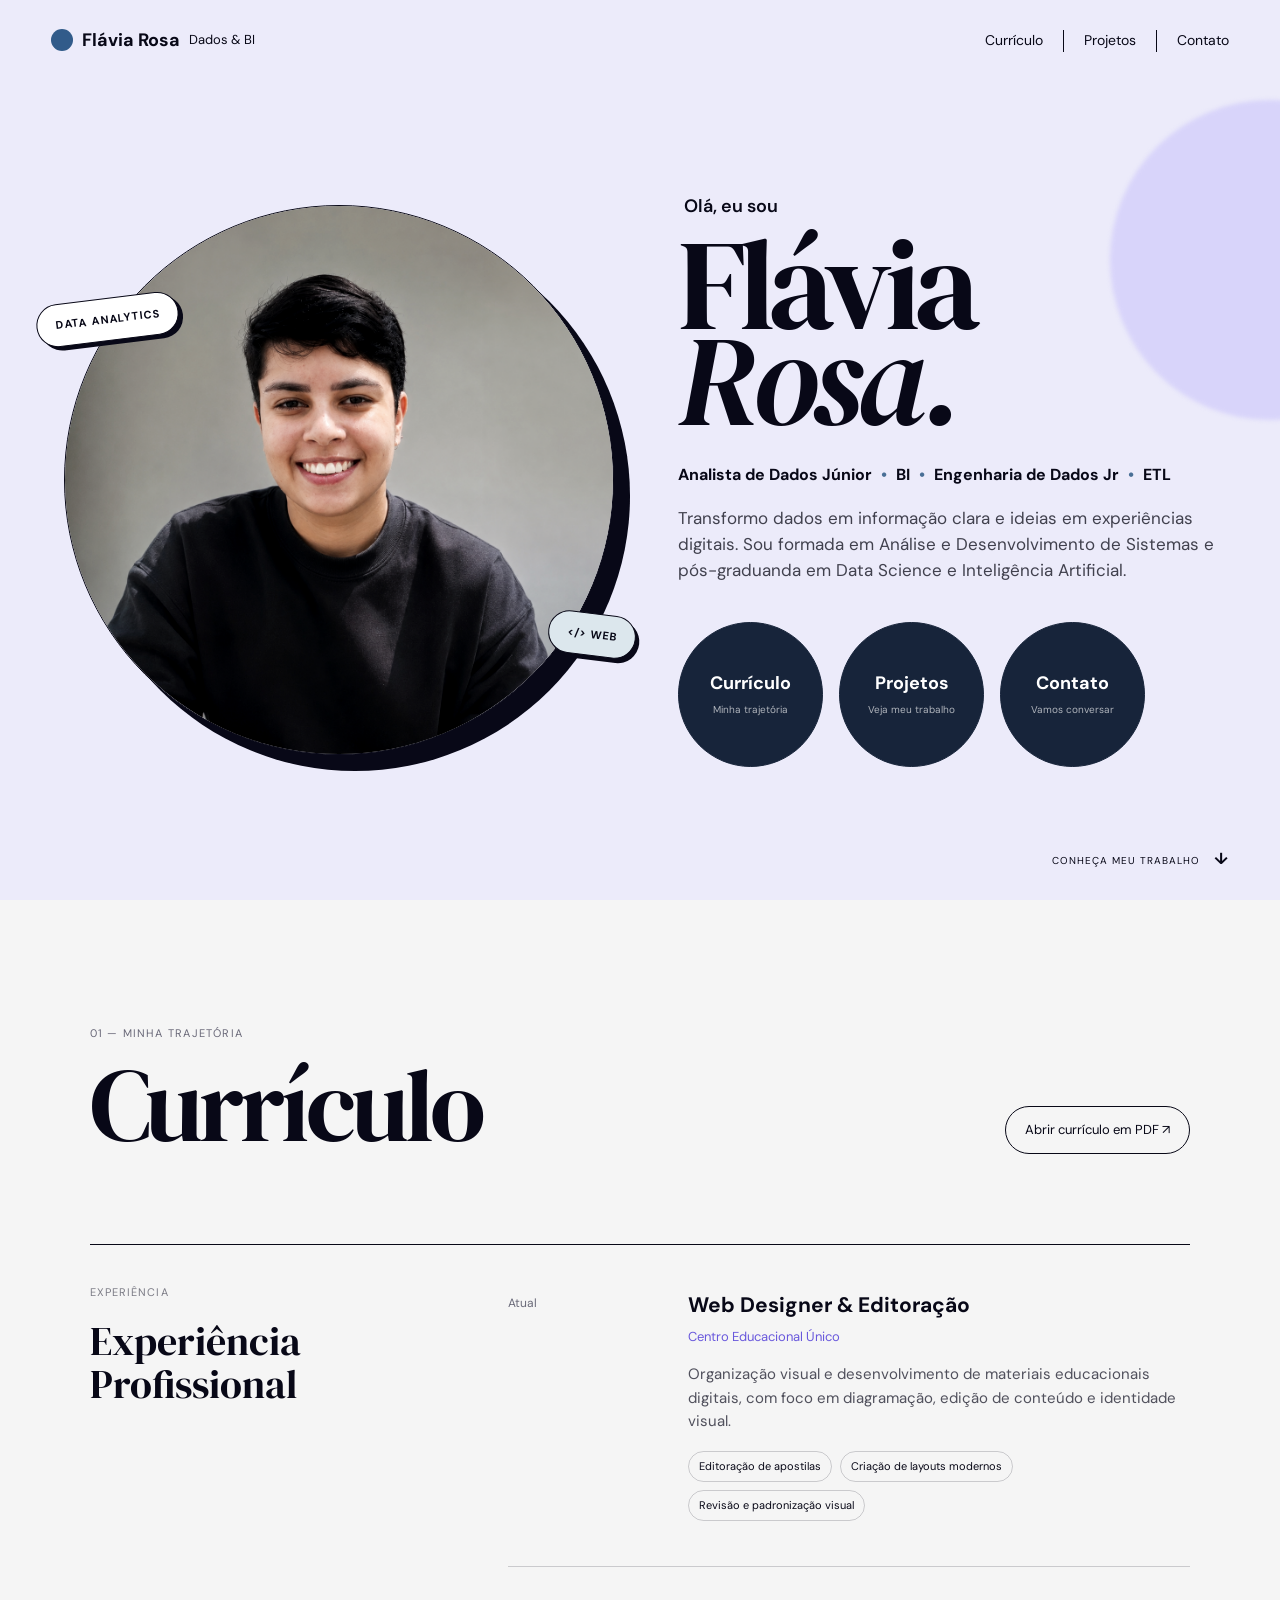
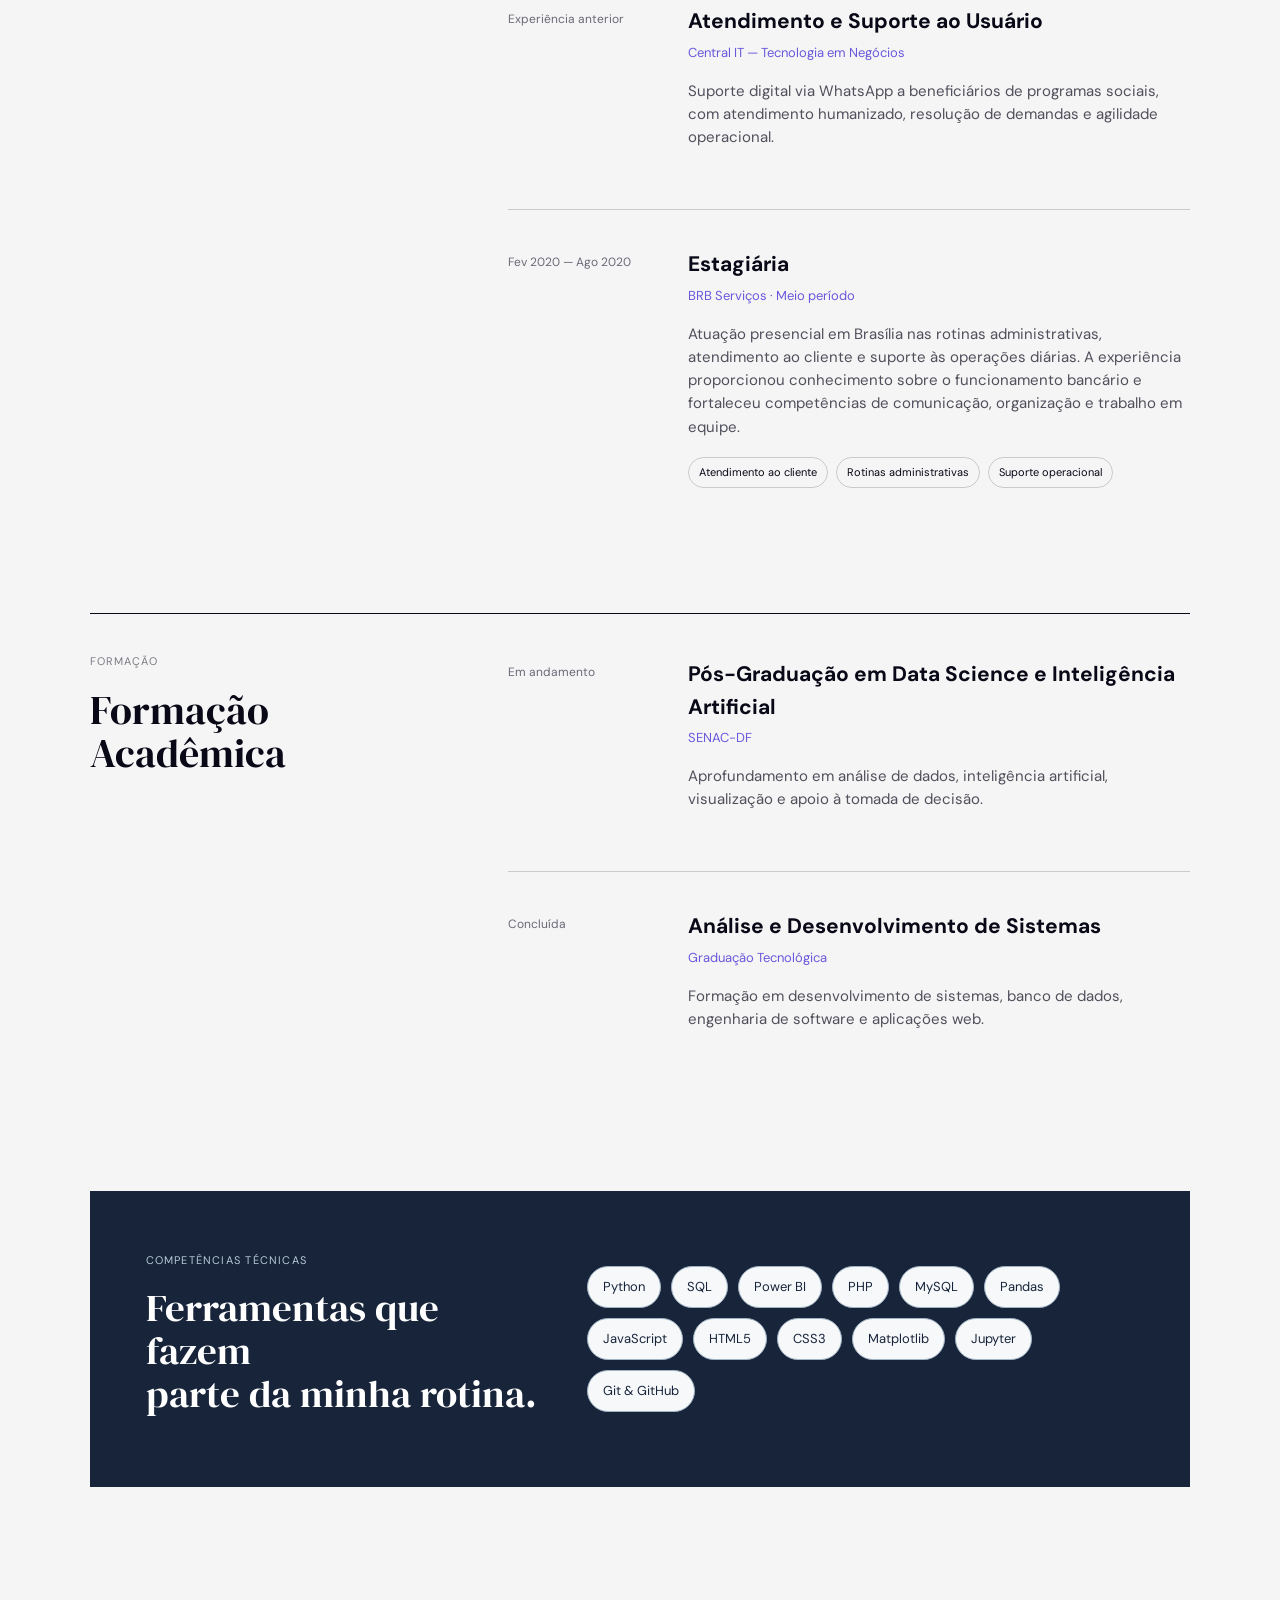
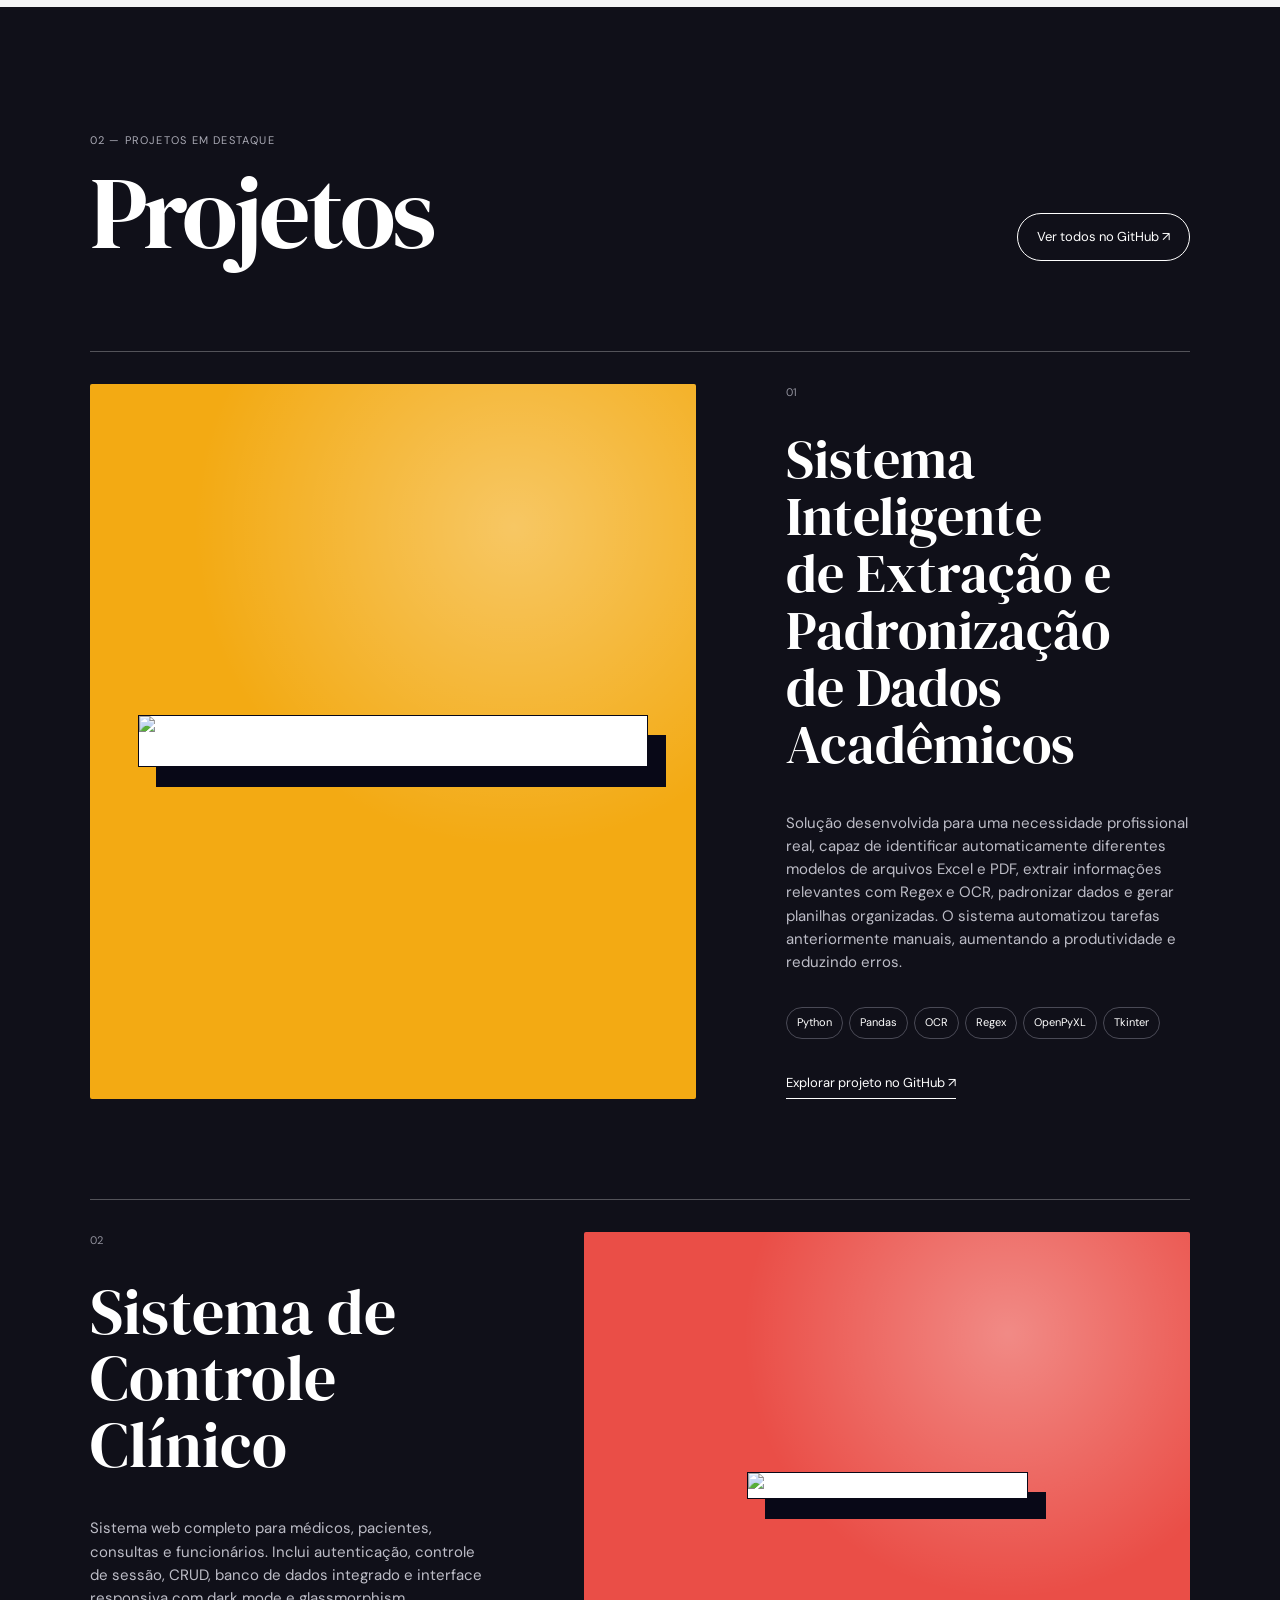
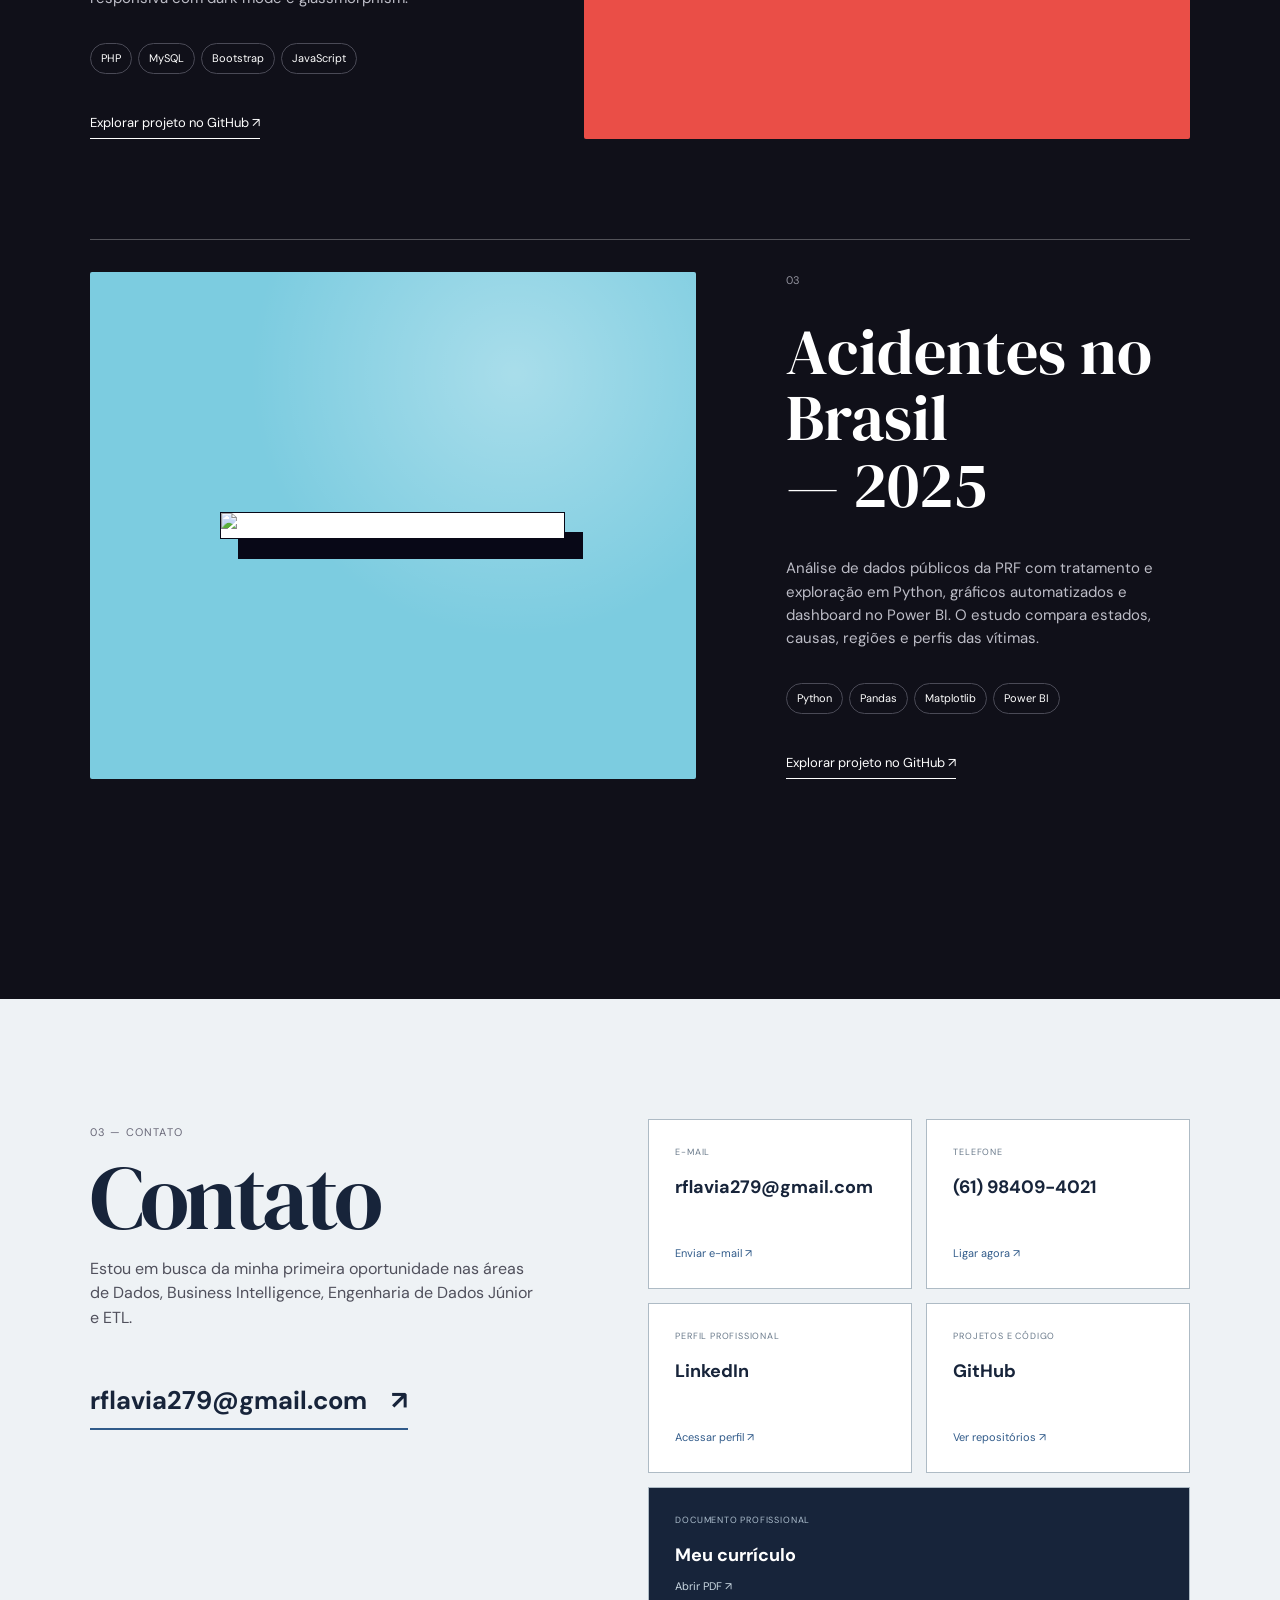
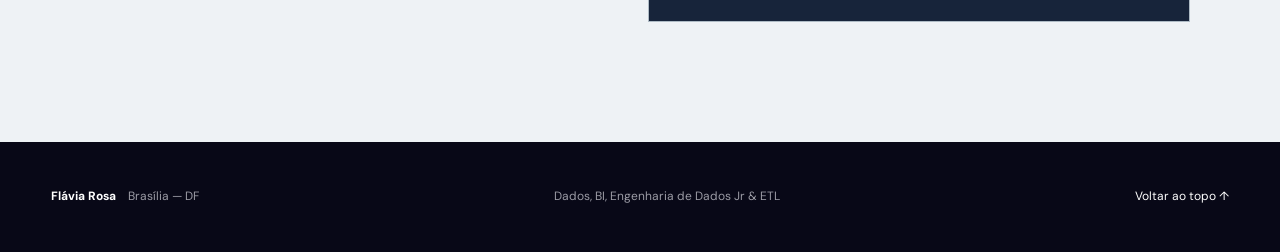
==== index.html @ 8301a94e "Add files via upload" ====
<!doctype html>
<html lang="pt-BR">
<head>
  <meta charset="UTF-8">
  <meta name="viewport" content="width=device-width, initial-scale=1.0">
  <meta name="description" content="Portfólio de Flávia Rosa — Dados, Business Intelligence, Engenharia de Dados Júnior e ETL.">
  <meta name="theme-color" content="#ecebfa">
  <title>Flávia Rosa | Dados & Desenvolvimento</title>
  <link rel="preconnect" href="https://fonts.googleapis.com">
  <link rel="preconnect" href="https://fonts.gstatic.com" crossorigin>
  <link href="https://fonts.googleapis.com/css2?family=DM+Sans:wght@400;500;600;700&family=DM+Serif+Display:ital@0;1&display=swap" rel="stylesheet">
  <link rel="stylesheet" href="styles.css">
  <link rel="stylesheet" href="project-media.css">
</head>
<body>
  <header class="site-header" id="topo">
    <a class="identity" href="#inicio" aria-label="Início"><span class="identity-dot"></span><strong>Flávia Rosa</strong><small>Dados & BI</small></a>
    <button class="menu-toggle" aria-label="Abrir menu" aria-expanded="false"><span></span><span></span></button>
    <nav class="main-nav" aria-label="Navegação principal">
      <a href="#curriculo">Currículo</a><i></i><a href="#projetos">Projetos</a><i></i><a href="#contato">Contato</a>
    </nav>
  </header>

  <main>
    <section class="hero" id="inicio">
      <div class="hero-photo-wrap reveal">
        <div class="photo-ring"><img src="assets/flavia-rosa.png" alt="Retrato de Flávia Rosa"></div>
        <span class="floating-tag tag-data">DATA ANALYTICS</span>
        <span class="floating-tag tag-code">&lt;/&gt; WEB</span>
      </div>
      <div class="hero-content reveal">
        <p class="hello">Olá, eu sou</p>
        <h1>Flávia<br><em>Rosa.</em></h1>
        <h2>Analista de Dados Júnior <span>•</span> BI <span>•</span> Engenharia de Dados Jr <span>•</span> ETL</h2>
        <p class="intro">Transformo dados em informação clara e ideias em experiências digitais. Sou formada em Análise e Desenvolvimento de Sistemas e pós-graduanda em Data Science e Inteligência Artificial.</p>
        <div class="bubble-nav" aria-label="Acessos rápidos">
          <a class="bubble bubble-yellow" href="#curriculo"><span>Currículo</span><small>Minha trajetória</small></a>
          <a class="bubble bubble-red" href="#projetos"><span>Projetos</span><small>Veja meu trabalho</small></a>
          <a class="bubble bubble-blue" href="#contato"><span>Contato</span><small>Vamos conversar</small></a>
        </div>
      </div>
      <a class="scroll-cue" href="#curriculo">Conheça meu trabalho <b>↓</b></a>
    </section>

    <section class="resume section" id="curriculo">
      <div class="section-top reveal">
        <div><span class="kicker">01 — Minha trajetória</span><h2>Currículo</h2></div>
        <a class="outline-button" href="assets/Curriculo_Flavia_Rosa.pdf" target="_blank">Abrir currículo em PDF ↗</a>
      </div>

      <div class="resume-block reveal">
        <div class="resume-label"><span>Experiência</span><h3>Experiência<br>Profissional</h3></div>
        <div class="resume-list">
          <article class="resume-item"><div class="date">Atual</div><div><h4>Web Designer & Editoração</h4><a href="#">Centro Educacional Único</a><p>Organização visual e desenvolvimento de materiais educacionais digitais, com foco em diagramação, edição de conteúdo e identidade visual.</p><ul><li>Editoração de apostilas</li><li>Criação de layouts modernos</li><li>Revisão e padronização visual</li></ul></div></article>
          <article class="resume-item"><div class="date">Experiência anterior</div><div><h4>Atendimento e Suporte ao Usuário</h4><a href="#">Central IT — Tecnologia em Negócios</a><p>Suporte digital via WhatsApp a beneficiários de programas sociais, com atendimento humanizado, resolução de demandas e agilidade operacional.</p></div></article>
          <article class="resume-item"><div class="date">Fev 2020 — Ago 2020</div><div><h4>Estagiária</h4><a href="https://www.linkedin.com/company/brbservicos/" target="_blank" rel="noreferrer">BRB Serviços · Meio período</a><p>Atuação presencial em Brasília nas rotinas administrativas, atendimento ao cliente e suporte às operações diárias. A experiência proporcionou conhecimento sobre o funcionamento bancário e fortaleceu competências de comunicação, organização e trabalho em equipe.</p><ul><li>Atendimento ao cliente</li><li>Rotinas administrativas</li><li>Suporte operacional</li></ul></div></article>
        </div>
      </div>

      <div class="resume-block education reveal">
        <div class="resume-label"><span>Formação</span><h3>Formação<br>Acadêmica</h3></div>
        <div class="resume-list">
          <article class="resume-item"><div class="date">Em andamento</div><div><h4>Pós-Graduação em Data Science e Inteligência Artificial</h4><a href="#">SENAC-DF</a><p>Aprofundamento em análise de dados, inteligência artificial, visualização e apoio à tomada de decisão.</p></div></article>
          <article class="resume-item"><div class="date">Concluída</div><div><h4>Análise e Desenvolvimento de Sistemas</h4><a href="#">Graduação Tecnológica</a><p>Formação em desenvolvimento de sistemas, banco de dados, engenharia de software e aplicações web.</p></div></article>
        </div>
      </div>

      <div class="skills reveal">
        <div><span class="kicker">Competências técnicas</span><h3>Ferramentas que fazem<br>parte da minha rotina.</h3></div>
        <div class="skill-cloud"><span>Python</span><span>SQL</span><span>Power BI</span><span>PHP</span><span>MySQL</span><span>Pandas</span><span>JavaScript</span><span>HTML5</span><span>CSS3</span><span>Matplotlib</span><span>Jupyter</span><span>Git & GitHub</span></div>
      </div>
    </section>

    <section class="projects section" id="projetos">
      <div class="section-top reveal"><div><span class="kicker">02 — Projetos em destaque</span><h2>Projetos</h2></div><a class="outline-button dark" href="https://github.com/Rflavia" target="_blank" rel="noreferrer">Ver todos no GitHub ↗</a></div>

      <article class="project project-etl reveal">
        <div class="project-copy"><span class="project-number">01</span><h3 class="long-project-title">Sistema Inteligente de Extração e Padronização de Dados Acadêmicos</h3><p>Solução desenvolvida para uma necessidade profissional real, capaz de identificar automaticamente diferentes modelos de arquivos Excel e PDF, extrair informações relevantes com Regex e OCR, padronizar dados e gerar planilhas organizadas. O sistema automatizou tarefas anteriormente manuais, aumentando a produtividade e reduzindo erros.</p><div class="project-tags"><span>Python</span><span>Pandas</span><span>OCR</span><span>Regex</span><span>OpenPyXL</span><span>Tkinter</span></div><a href="https://github.com/Rflavia/etl-admissoes-universitarias" target="_blank" rel="noreferrer">Explorar projeto no GitHub ↗</a></div>
        <div class="project-visual etl-ui project-shot"><img src="https://raw.githubusercontent.com/Rflavia/etl-admissoes-universitarias/main/exemplos/execucao_programa.png" alt="Sistema inteligente de extração e padronização de dados acadêmicos" loading="lazy"></div>
      </article>

      <article class="project project-clinic reveal">
        <div class="project-copy"><span class="project-number">02</span><h3>Sistema de<br>Controle Clínico</h3><p>Sistema web completo para médicos, pacientes, consultas e funcionários. Inclui autenticação, controle de sessão, CRUD, banco de dados integrado e interface responsiva com dark mode e glassmorphism.</p><div class="project-tags"><span>PHP</span><span>MySQL</span><span>Bootstrap</span><span>JavaScript</span></div><a href="https://github.com/Rflavia/clinica-banco-de-dados-SQL" target="_blank" rel="noreferrer">Explorar projeto no GitHub ↗</a></div>
        <div class="project-visual clinic-ui project-shot"><img src="https://raw.githubusercontent.com/Rflavia/clinica-banco-de-dados-SQL/main/portifolio.png" alt="Telas do sistema de controle clínico" loading="lazy"></div>
      </article>

      <article class="project project-roads reveal">
        <div class="project-copy"><span class="project-number">03</span><h3>Acidentes no Brasil<br>— 2025</h3><p>Análise de dados públicos da PRF com tratamento e exploração em Python, gráficos automatizados e dashboard no Power BI. O estudo compara estados, causas, regiões e perfis das vítimas.</p><div class="project-tags"><span>Python</span><span>Pandas</span><span>Matplotlib</span><span>Power BI</span></div><a href="https://github.com/Rflavia/analise-dados-python-powerbi" target="_blank" rel="noreferrer">Explorar projeto no GitHub ↗</a></div>
        <div class="project-visual roads-ui project-shot"><img src="https://raw.githubusercontent.com/Rflavia/analise-dados-python-powerbi/main/dashboard.png" alt="Dashboard da análise de acidentes no Brasil" loading="lazy"></div>
      </article>
    </section>

    <section class="contact section" id="contato">
      <div class="contact-copy reveal"><span class="kicker">03 — Contato</span><h2>Contato</h2><p>Estou em busca da minha primeira oportunidade nas áreas de Dados, Business Intelligence, Engenharia de Dados Júnior e ETL.</p><a class="email-primary" href="mailto:rflavia279@gmail.com">rflavia279@gmail.com <span>↗</span></a></div>
      <div class="contact-panel reveal">
        <a class="contact-card" href="mailto:rflavia279@gmail.com"><small>E-mail</small><strong>rflavia279@gmail.com</strong><span>Enviar e-mail ↗</span></a>
        <a class="contact-card" href="tel:+5561984094021"><small>Telefone</small><strong>(61) 98409-4021</strong><span>Ligar agora ↗</span></a>
        <a class="contact-card" href="https://www.linkedin.com/in/fl%C3%A1via-rosa-8301781b6/" target="_blank" rel="noreferrer"><small>Perfil profissional</small><strong>LinkedIn</strong><span>Acessar perfil ↗</span></a>
        <a class="contact-card" href="https://github.com/Rflavia" target="_blank" rel="noreferrer"><small>Projetos e código</small><strong>GitHub</strong><span>Ver repositórios ↗</span></a>
        <a class="contact-card contact-card-wide" href="assets/Curriculo_Flavia_Rosa.pdf" target="_blank"><small>Documento profissional</small><strong>Meu currículo</strong><span>Abrir PDF ↗</span></a>
      </div>
    </section>
  </main>

  <footer><div><strong>Flávia Rosa</strong><span>Brasília — DF</span></div><p>Dados, BI, Engenharia de Dados Jr & ETL</p><a href="#topo">Voltar ao topo ↑</a></footer>
  <script src="script.js"></script>
</body>
</html>
---- styles.css ----
:root{--ink:#080817;--paper:#f5f5f5;--lavender:#ecebfa;--yellow:#f3a400;--red:#ff443d;--blue:#78c7dd;--purple:#8b7cf6;--line:rgba(8,8,23,.18)}*{box-sizing:border-box}html{scroll-behavior:smooth}body{margin:0;background:var(--lavender);color:var(--ink);font-family:"DM Sans",Arial,sans-serif;line-height:1.55}a{color:inherit}.site-header{height:82px;padding:0 max(32px,4vw);display:flex;align-items:center;justify-content:space-between;position:fixed;z-index:50;top:0;left:0;right:0;background:rgba(236,235,250,.88);backdrop-filter:blur(14px);border-bottom:1px solid transparent;transition:.3s}.site-header.scrolled{border-color:var(--line)}.identity{display:flex;align-items:center;gap:9px;text-decoration:none}.identity-dot{width:22px;height:22px;border-radius:50%;background:var(--yellow);display:block}.identity strong{font-size:18px}.identity small{font-size:13px}.main-nav{display:flex;align-items:center;gap:20px}.main-nav a{text-decoration:none;font-size:14px}.main-nav a:hover{color:#6655e8}.main-nav i{width:1px;height:22px;background:var(--ink)}.menu-toggle{display:none;background:none;border:0}.hero{min-height:100vh;padding:130px max(5vw,40px) 70px;display:grid;grid-template-columns:.95fr 1.05fr;align-items:center;gap:5vw;position:relative;overflow:hidden}.hero:before,.hero:after{content:"";position:absolute;border-radius:50%;filter:blur(2px);pointer-events:none}.hero:before{width:320px;height:320px;background:#d8d4fa;right:-150px;top:100px}.hero:after{width:180px;height:180px;background:#f8d67d;left:-100px;bottom:20px}.hero-photo-wrap{position:relative;justify-self:end;width:min(43vw,560px);aspect-ratio:1}.photo-ring{width:100%;height:100%;border-radius:50%;overflow:hidden;background:#d2d1db;border:1px solid var(--ink);box-shadow:16px 16px 0 #080817}.photo-ring img{width:100%;height:100%;object-fit:cover;object-position:50% 40%;filter:saturate(.82) contrast(1.04)}.floating-tag{position:absolute;padding:12px 18px;border:1px solid var(--ink);border-radius:99px;font-size:11px;font-weight:700;letter-spacing:.08em;background:white;box-shadow:4px 4px 0 var(--ink)}.tag-data{left:-28px;top:17%;transform:rotate(-7deg)}.tag-code{right:-22px;bottom:18%;background:var(--yellow);transform:rotate(7deg)}.hero-content{max-width:690px}.hello{font-size:18px;font-weight:600;margin:0 0 0 6px}.hero h1{font-family:"DM Serif Display",Georgia,serif;font-weight:400;font-size:clamp(78px,10vw,142px);letter-spacing:-.055em;line-height:.74;margin:16px 0 36px}.hero h1 em{color:var(--purple)}.hero h2{font-size:16px;line-height:1.5;margin:0 0 18px}.hero h2 span{color:var(--red);padding:0 5px}.intro{font-size:17px;max-width:650px;margin:0;color:#41414e}.bubble-nav{display:flex;gap:16px;margin-top:38px}.bubble{width:145px;height:145px;border:1px solid var(--ink);border-radius:50%;display:flex;flex-direction:column;align-items:center;justify-content:center;text-decoration:none;transition:.3s}.bubble span{font-size:18px;font-weight:700}.bubble small{font-size:10px;margin-top:4px;opacity:.65}.bubble-yellow{background:var(--yellow)}.bubble-red{background:var(--red)}.bubble-blue{background:var(--blue)}.bubble:hover{transform:translateY(-8px) rotate(-3deg);box-shadow:7px 9px 0 var(--ink)}.scroll-cue{position:absolute;right:4vw;bottom:28px;text-decoration:none;text-transform:uppercase;font-size:10px;letter-spacing:.1em}.scroll-cue b{margin-left:10px;font-size:16px}.section{padding:120px max(7vw,48px)}.section-top{display:flex;justify-content:space-between;align-items:end;max-width:1320px;margin:0 auto 90px}.kicker{font-size:11px;text-transform:uppercase;letter-spacing:.11em;color:#696878}.section h2{font-family:"DM Serif Display",Georgia,serif;font-weight:400;font-size:clamp(62px,8vw,110px);line-height:.95;margin:12px 0 0;letter-spacing:-.04em}.outline-button{padding:13px 19px;border:1px solid var(--ink);border-radius:99px;text-decoration:none;font-size:13px;transition:.2s}.outline-button:hover{background:var(--ink);color:#fff}.resume{background:var(--paper)}.resume-block{max-width:1320px;margin:0 auto 80px;display:grid;grid-template-columns:.8fr 1.8fr;gap:9vw;border-top:1px solid var(--ink);padding-top:34px}.resume-label span{font-size:11px;color:#7b7b85;text-transform:uppercase;letter-spacing:.1em}.resume-label h3{font-family:"DM Serif Display",Georgia,serif;font-weight:400;font-size:40px;line-height:1.08;margin:16px 0}.resume-item{display:grid;grid-template-columns:150px 1fr;gap:30px;padding:10px 0 45px}.resume-item+.resume-item{border-top:1px solid var(--line);padding-top:38px}.resume-item .date{font-size:12px;color:#696978;padding-top:5px}.resume-item h4{font-size:21px;margin:0 0 2px}.resume-item a{font-size:13px;text-decoration:none;color:#6958dc}.resume-item p{max-width:700px;color:#50505c;font-size:15px}.resume-item ul{display:flex;flex-wrap:wrap;gap:8px;padding:0;margin:18px 0 0;list-style:none}.resume-item li,.project-tags span{font-size:11px;padding:6px 10px;border:1px solid var(--line);border-radius:99px}.skills{max-width:1320px;margin:100px auto 0;padding:55px;border:1px solid var(--ink);background:var(--yellow);display:grid;grid-template-columns:1fr 1.4fr;gap:50px;align-items:center}.skills h3{font-family:"DM Serif Display",Georgia,serif;font-size:39px;line-height:1.1;font-weight:400;margin:15px 0}.skill-cloud{display:flex;flex-wrap:wrap;gap:10px}.skill-cloud span{background:var(--paper);border:1px solid var(--ink);border-radius:99px;padding:10px 15px;font-size:13px;box-shadow:2px 2px 0 var(--ink)}.projects{background:#101019;color:white}.projects .kicker{color:#aaaab5}.projects .outline-button{border-color:white}.projects .outline-button:hover{background:white;color:var(--ink)}.project{max-width:1320px;margin:0 auto 100px;display:grid;grid-template-columns:.8fr 1.2fr;min-height:540px;border-top:1px solid rgba(255,255,255,.28);padding-top:32px;gap:7vw}.project:nth-of-type(odd){grid-template-columns:1.2fr .8fr}.project:nth-of-type(odd) .project-copy{order:2}.project-copy{display:flex;flex-direction:column;align-items:flex-start}.project-number{font-size:11px;color:#92929d}.project h3{font-family:"DM Serif Display",Georgia,serif;font-weight:400;font-size:clamp(42px,5vw,70px);line-height:1.04;margin:30px 0 24px}.project-copy>p{color:#bdbdc7;max-width:530px;font-size:15px}.project-tags{display:flex;flex-wrap:wrap;gap:6px;margin:18px 0 34px}.project-tags span{border-color:#4a4a56}.project-copy>a{margin-top:auto;text-decoration:none;border-bottom:1px solid white;padding-bottom:5px;font-size:13px}.project-visual{min-height:500px;display:flex;align-items:center;justify-content:center;overflow:hidden;border-radius:2px}.clinic-ui{background:#ea4e47}.roads-ui{background:#7ccce0}.bi-ui{background:#f3aa13}.app-window{background:#181a25;width:82%;height:73%;display:flex;border:1px solid #5d5f6c;box-shadow:18px 20px 0 #090910}.app-window aside{width:62px;background:#0d0e15;padding:18px 12px;display:flex;flex-direction:column;align-items:center;gap:20px}.app-window aside b{background:#ea4e47;width:31px;height:31px;border-radius:8px;display:grid;place-items:center;font-size:10px}.app-window aside i{width:20px;height:5px;background:#353747;border-radius:4px}.app-main{flex:1;padding:23px}.app-bar{display:flex;justify-content:space-between}.app-bar span{font-size:14px}.app-bar small{font-size:8px;color:#858895}.stat-row{display:grid;grid-template-columns:repeat(3,1fr);gap:8px;margin:29px 0}.stat-row i{height:63px;background:#242735;border-radius:5px}.chart{height:120px;display:flex;align-items:flex-end;gap:7px;padding:16px;background:#20222e}.chart b{flex:1;background:#ea4e47;border-radius:2px 2px 0 0}.chart b:nth-child(1){height:35%}.chart b:nth-child(2){height:65%}.chart b:nth-child(3){height:44%}.chart b:nth-child(4){height:90%}.chart b:nth-child(5){height:72%}.chart b:nth-child(6){height:84%}.data-paper{background:#f6fbfc;color:var(--ink);width:76%;height:76%;padding:36px;box-shadow:18px 20px 0 #080817}.paper-head{display:flex;justify-content:space-between;font-size:13px;font-weight:700}.paper-head i{width:10px;height:10px;border-radius:50%;background:var(--red)}.big-number{font-size:40px;font-weight:700;margin-top:35px}.big-number small{display:block;font-size:9px;color:#777;font-weight:400}.bars{height:150px;margin:28px 0 15px;display:flex;align-items:flex-end;gap:7px;border-bottom:1px solid #bbb}.bars i{flex:1;background:#101019}.bars i:nth-child(1){height:30%}.bars i:nth-child(2){height:55%}.bars i:nth-child(3){height:82%}.bars i:nth-child(4){height:48%}.bars i:nth-child(5){height:93%;background:var(--red)}.bars i:nth-child(6){height:69%}.bars i:nth-child(7){height:44%}.legend{display:flex;gap:16px;font-size:7px}.dashboard{color:var(--ink);background:#fff8eb;width:80%;height:72%;padding:30px;box-shadow:18px 20px 0 #080817}.dash-title{font-size:16px;font-weight:700}.dash-title small{display:block;font-size:8px;color:#777;margin-top:3px}.dash-grid{display:grid;grid-template-columns:1fr 1fr;gap:12px;margin-top:25px}.dash-grid>div{min-height:92px;padding:18px;background:white;border:1px solid #ded8ca}.dash-grid b{font-size:27px}.dash-grid span{display:block;font-size:8px;color:#777}.donut{border-radius:50%;background:conic-gradient(var(--purple) 0 72%,#e9e2d5 72%);position:relative}.donut:after{content:"";position:absolute;inset:22px;border-radius:50%;background:white}.line-chart{display:flex;align-items:flex-end;gap:5px}.line-chart i{flex:1;background:var(--purple);height:20%}.line-chart i:nth-child(2){height:47%}.line-chart i:nth-child(3){height:38%}.line-chart i:nth-child(4){height:70%}.line-chart i:nth-child(5){height:88%}.contact{background:var(--lavender);display:grid;grid-template-columns:.9fr 1.1fr;gap:9vw;align-items:start}.contact-copy h2{font-size:clamp(58px,7vw,100px)}.contact-copy h2 em{color:var(--purple)}.contact-copy>p{max-width:550px;color:#50505c;font-size:16px}.contact-links{margin-top:55px;border-top:1px solid var(--ink)}.contact-links a{display:flex;justify-content:space-between;text-decoration:none;padding:18px 4px;border-bottom:1px solid var(--ink)}.contact-links a:hover{padding-left:12px;color:#6958dc}.contact-form{margin-top:50px;background:var(--yellow);border:1px solid var(--ink);padding:45px;box-shadow:12px 12px 0 var(--ink)}.form-row{display:grid;grid-template-columns:1fr 1fr;gap:18px}.contact-form label{display:block;font-size:12px;font-weight:700;margin-bottom:22px}.contact-form input,.contact-form textarea{width:100%;border:0;border-bottom:1px solid var(--ink);background:transparent;padding:11px 2px;font:inherit;outline:none;resize:vertical}.contact-form input:focus,.contact-form textarea:focus{border-bottom-width:3px}.contact-form button{width:100%;border:1px solid var(--ink);border-radius:99px;background:var(--ink);color:white;padding:16px;font-weight:700;font-size:15px;cursor:pointer}.contact-form button span{color:var(--yellow);margin-left:10px}.form-note{font-size:10px;text-align:center;margin:12px 0 0}.form-note.success{font-weight:700}footer{background:#080817;color:white;min-height:110px;padding:28px 4vw;display:flex;justify-content:space-between;align-items:center;font-size:12px}footer div{display:flex;gap:12px}footer span,footer p{color:#9b9ba5}footer a{text-decoration:none}.reveal{opacity:0;transform:translateY(22px);transition:.7s ease}.reveal.visible{opacity:1;transform:none}
@media(max-width:920px){.hero{grid-template-columns:1fr;padding-top:120px}.hero-photo-wrap{justify-self:center;width:min(72vw,500px)}.hero-content{max-width:760px;margin:auto}.hero h1{font-size:100px}.resume-block,.skills,.project,.project:nth-of-type(odd),.contact{grid-template-columns:1fr}.project:nth-of-type(odd) .project-copy{order:0}.project-copy>a{margin-top:20px}.project-visual{min-height:440px}.contact-form{margin-top:0}.scroll-cue{display:none}}@media(max-width:650px){.site-header{height:70px;padding:0 20px}.identity small{display:none}.menu-toggle{display:flex;flex-direction:column;gap:6px;padding:10px}.menu-toggle span{width:24px;height:2px;background:var(--ink)}.main-nav{display:none;position:absolute;top:70px;left:0;right:0;background:var(--lavender);padding:25px;flex-direction:column;border-bottom:1px solid var(--ink)}.main-nav.open{display:flex}.main-nav i{display:none}.hero{padding:105px 24px 60px}.photo-ring{box-shadow:9px 9px 0 #080817}.floating-tag{padding:8px 12px;font-size:8px}.hero h1{font-size:72px}.bubble-nav{gap:7px;justify-content:center}.bubble{width:105px;height:105px}.bubble span{font-size:14px}.bubble small{font-size:8px}.section{padding:80px 24px}.section-top{display:block;margin-bottom:55px}.section-top .outline-button{display:inline-block;margin-top:25px}.resume-block{gap:25px}.resume-item{grid-template-columns:1fr;gap:8px}.skills{padding:30px;gap:15px}.project{gap:30px;margin-bottom:80px}.project h3{font-size:46px}.project-visual{min-height:330px}.app-window,.data-paper,.dashboard{width:88%;height:75%}.data-paper{padding:23px}.contact-form{padding:28px;box-shadow:7px 7px 0 var(--ink)}.form-row{grid-template-columns:1fr}footer{flex-direction:column;gap:10px;text-align:center}footer div{flex-direction:column;gap:2px}}
---- project-media.css ----
.etl-ui { background: #f3aa13; }

.project-shot {
  padding: 8%;
  position: relative;
}

.project-shot::before {
  content: "";
  position: absolute;
  inset: 0;
  background: radial-gradient(circle at 70% 20%, rgba(255, 255, 255, .34), transparent 45%);
}

.project-shot img {
  position: relative;
  z-index: 1;
  display: block;
  max-width: 100%;
  max-height: 100%;
  object-fit: contain;
  background: white;
  border: 1px solid #080817;
  box-shadow: 18px 20px 0 #080817;
}

.project h3.long-project-title {
  max-width: 620px;
  font-size: clamp(38px, 4.2vw, 58px);
  line-height: 1.06;
  text-wrap: balance;
}

@media (max-width: 650px) {
  .project-shot { padding: 7%; }
  .project-shot img { box-shadow: 8px 9px 0 #080817; }
}

/* Paleta profissional e ajustes solicitados */
:root {
  --yellow: #315b8a;
  --red: #496f96;
  --blue: #7196a8;
  --purple: #315b8a;
}

.identity-dot { background: #315b8a; }
.tag-code { background: #dce7ed; }
.hero h1 em { color: #080817; }
.hero::after { display: none; }
.bubble { color: #fff; border-color: #17243a; }
.bubble-yellow { background: #17243a; }
.bubble-red { background: #17243a; }
.bubble-blue { background: #17243a; }
.bubble:hover { box-shadow: 7px 9px 0 #0d1727; }

.skills {
  background: #17243a;
  color: #fff;
  border-color: #17243a;
}

.skills .kicker { color: #b8cad8; }
.skill-cloud span {
  background: #f6f8fa;
  color: #17243a;
  border-color: #9fb3c3;
  box-shadow: none;
}

.contact { background: #eef2f5; }
.contact-copy h2 { color: #17243a; }
.email-primary {
  display: inline-flex;
  gap: 24px;
  align-items: center;
  margin-top: 34px;
  padding-bottom: 7px;
  border-bottom: 2px solid #315b8a;
  color: #17243a;
  font-size: clamp(18px, 2vw, 26px);
  font-weight: 700;
  text-decoration: none;
}

.contact-panel {
  display: grid;
  grid-template-columns: 1fr 1fr;
  gap: 14px;
}

.contact-card {
  min-height: 170px;
  padding: 26px;
  border: 1px solid #aebbc5;
  background: #fff;
  color: #17243a;
  display: flex;
  flex-direction: column;
  text-decoration: none;
  transition: transform .25s ease, border-color .25s ease, box-shadow .25s ease;
}

.contact-card:hover {
  transform: translateY(-4px);
  border-color: #315b8a;
  box-shadow: 0 14px 30px rgba(23, 36, 58, .1);
}

.contact-card small {
  color: #69798a;
  text-transform: uppercase;
  letter-spacing: .09em;
  font-size: 9px;
}

.contact-card strong { margin-top: 14px; font-size: 18px; overflow-wrap: anywhere; }
.contact-card span { margin-top: auto; font-size: 11px; color: #315b8a; }
.contact-card-wide { grid-column: 1 / -1; min-height: 135px; background: #17243a; color: #fff; }
.contact-card-wide small { color: #aebfce; }
.contact-card-wide span { color: #c9d7e1; }

@media (max-width: 650px) {
  .contact-panel { grid-template-columns: 1fr; }
  .contact-card-wide { grid-column: auto; }
  .email-primary { font-size: 17px; }
}
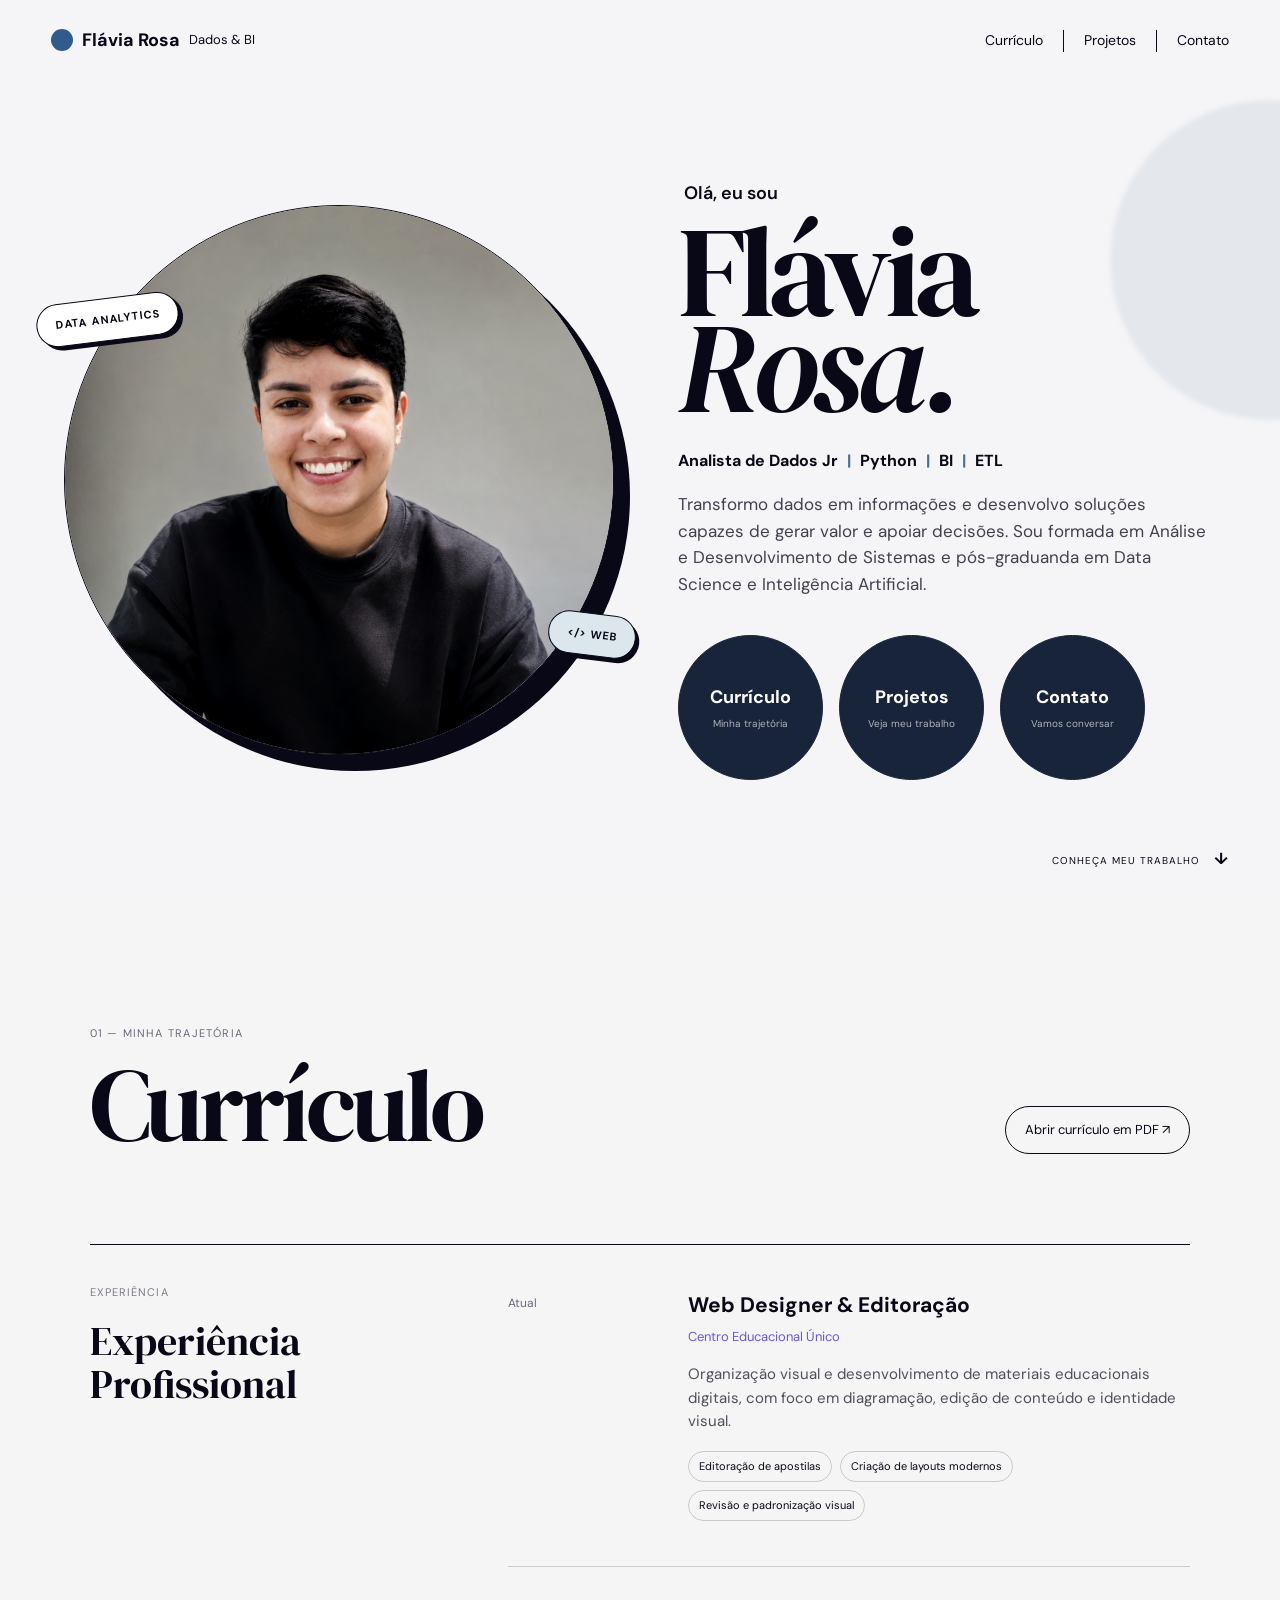
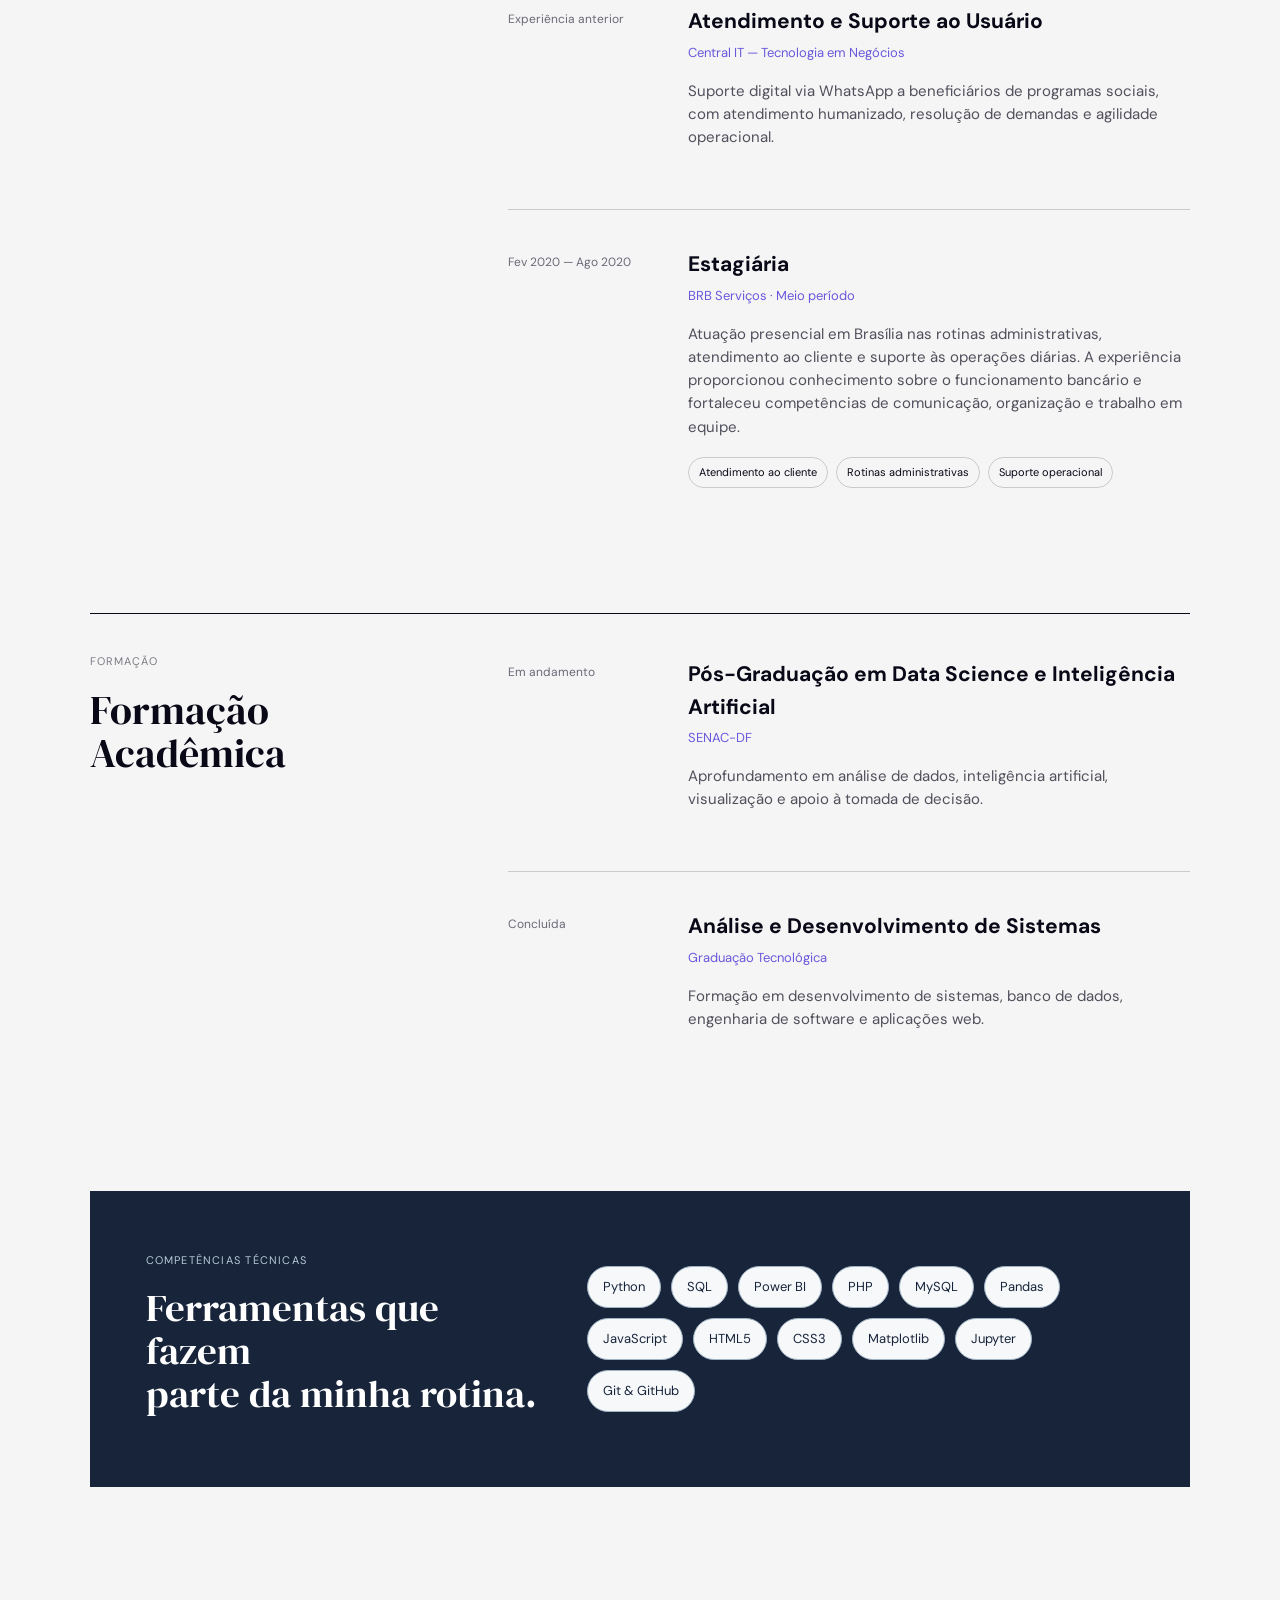
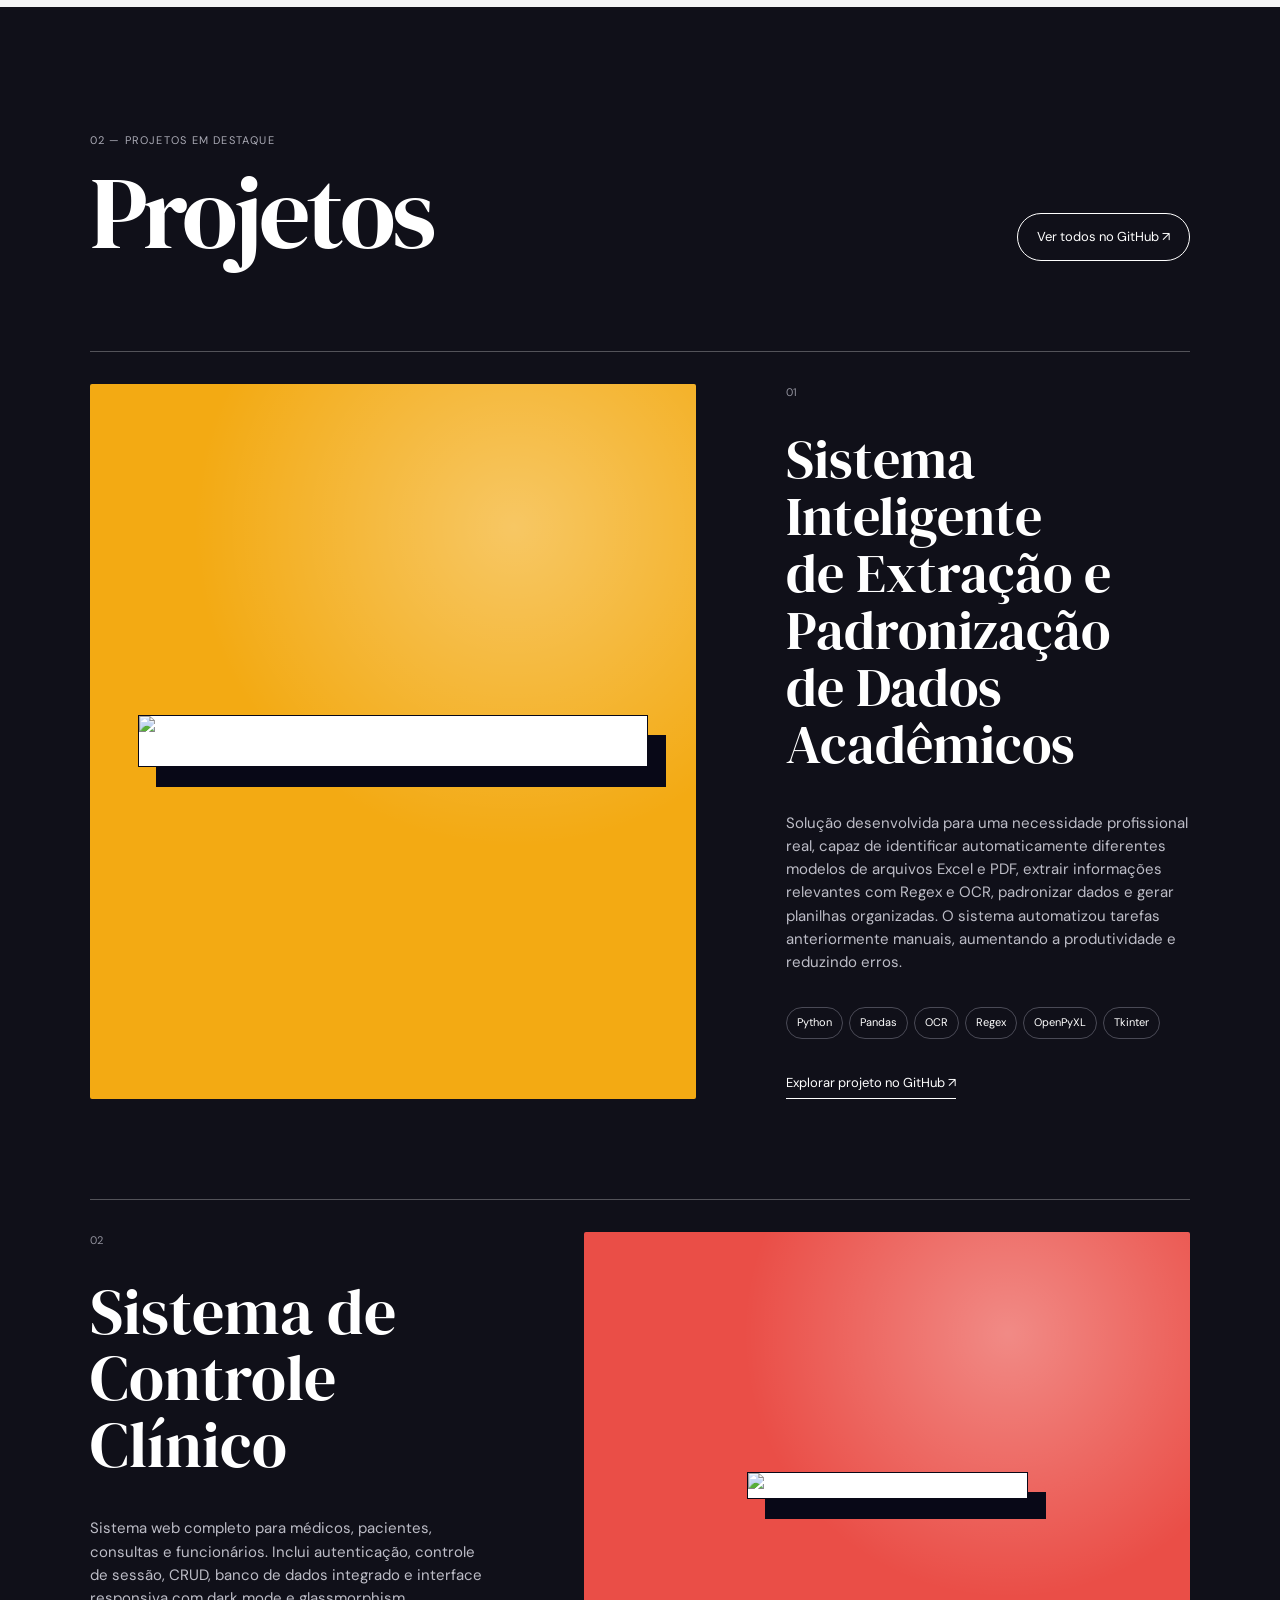
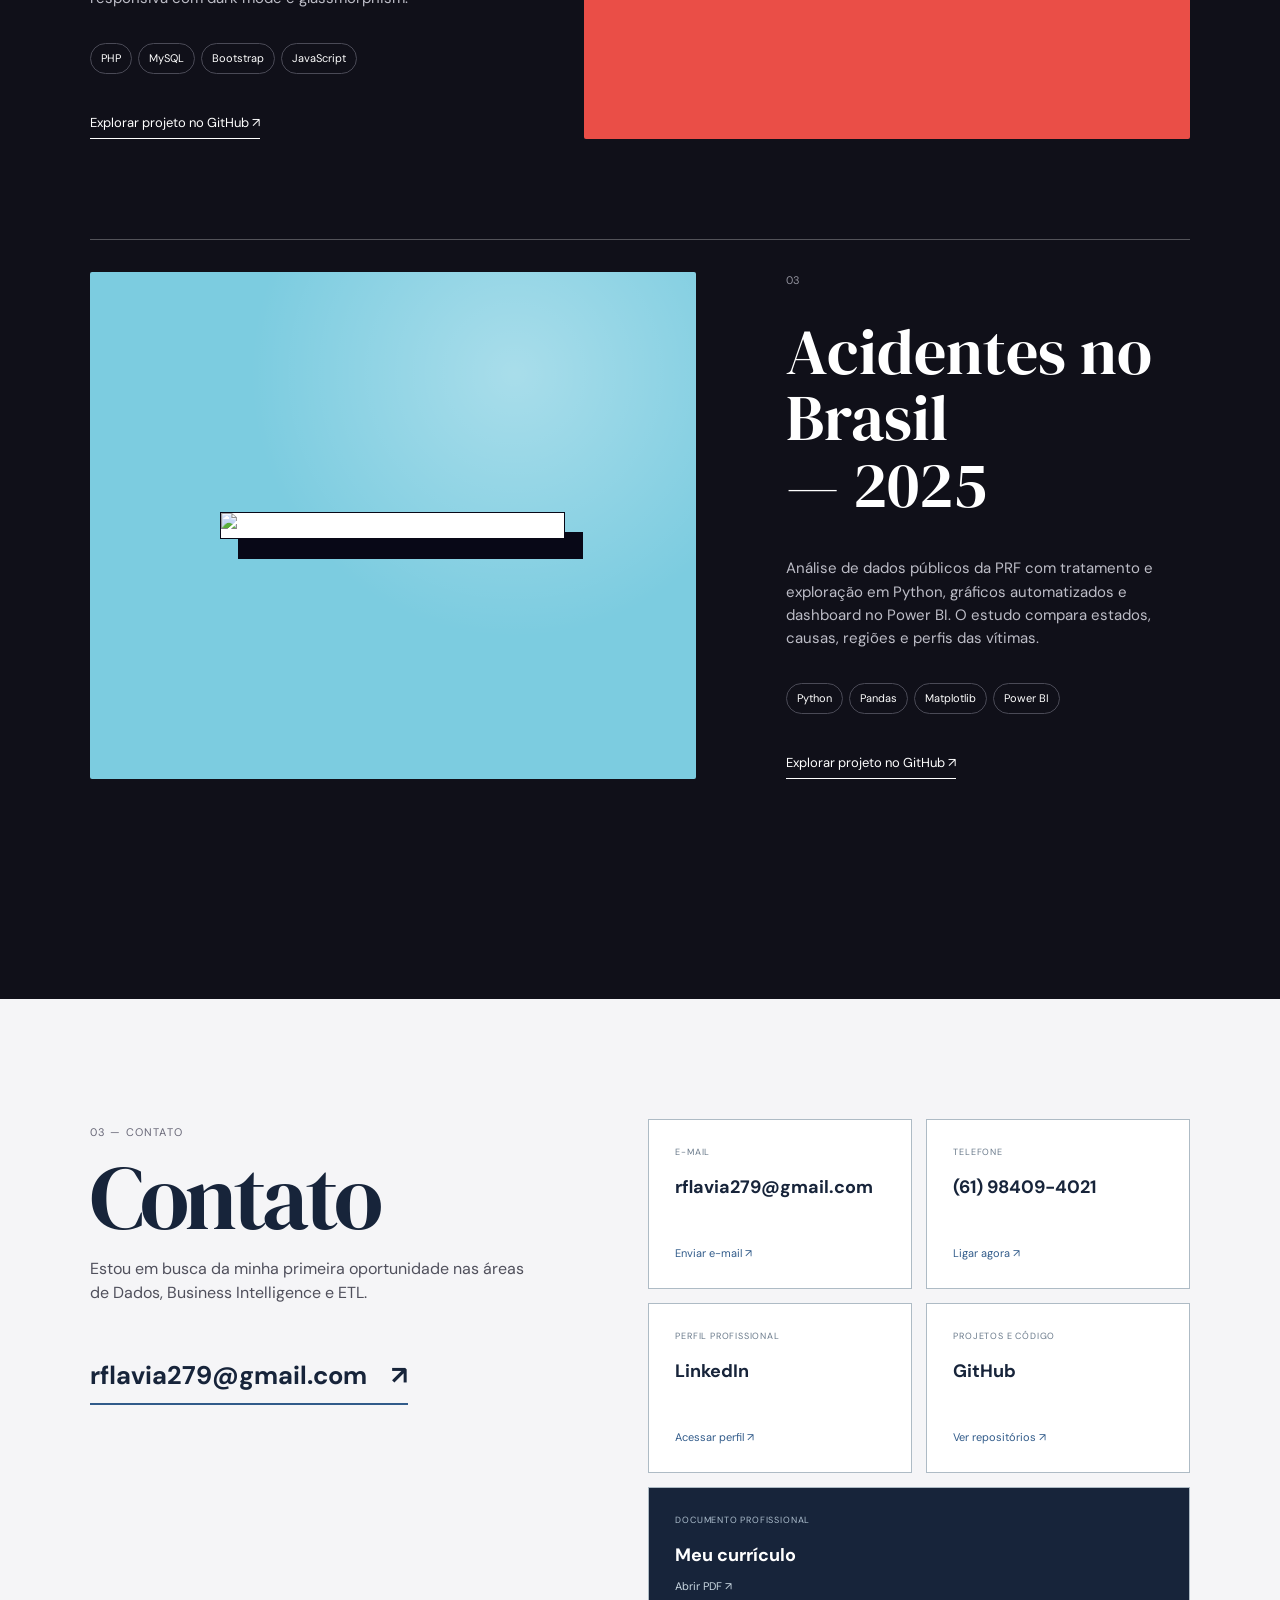
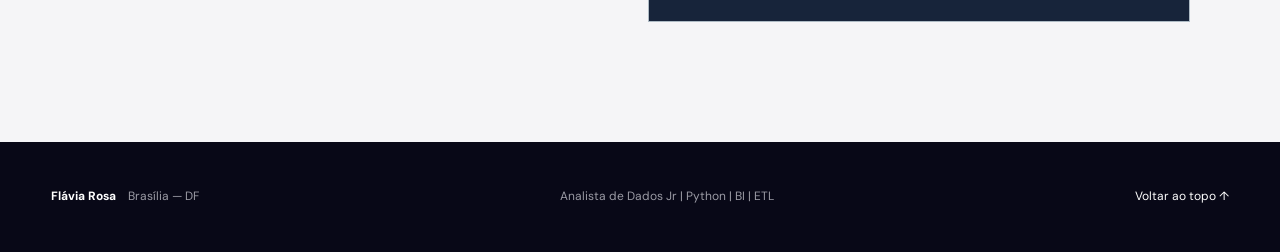
==== commit 3739f3ac: "Add files via upload" ====
--- a/index.html
+++ b/index.html
@@ -3,9 +3,9 @@
 <head>
   <meta charset="UTF-8">
   <meta name="viewport" content="width=device-width, initial-scale=1.0">
-  <meta name="description" content="Portfólio de Flávia Rosa — Dados, Business Intelligence, Engenharia de Dados Júnior e ETL.">
-  <meta name="theme-color" content="#ecebfa">
-  <title>Flávia Rosa | Dados & Desenvolvimento</title>
+  <meta name="description" content="Portfólio de Flávia Rosa — Análise de Dados, Python, Business Intelligence e ETL.">
+  <meta name="theme-color" content="#f5f5f7">
+  <title>Flávia Rosa | Dados, BI & ETL</title>
   <link rel="preconnect" href="https://fonts.googleapis.com">
   <link rel="preconnect" href="https://fonts.gstatic.com" crossorigin>
   <link href="https://fonts.googleapis.com/css2?family=DM+Sans:wght@400;500;600;700&family=DM+Serif+Display:ital@0;1&display=swap" rel="stylesheet">
@@ -31,8 +31,8 @@
       <div class="hero-content reveal">
         <p class="hello">Olá, eu sou</p>
         <h1>Flávia<br><em>Rosa.</em></h1>
-        <h2>Analista de Dados Júnior <span>•</span> BI <span>•</span> Engenharia de Dados Jr <span>•</span> ETL</h2>
-        <p class="intro">Transformo dados em informação clara e ideias em experiências digitais. Sou formada em Análise e Desenvolvimento de Sistemas e pós-graduanda em Data Science e Inteligência Artificial.</p>
+        <h2>Analista de Dados Jr <span>|</span> Python <span>|</span> BI <span>|</span> ETL</h2>
+        <p class="intro">Transformo dados em informações e desenvolvo soluções capazes de gerar valor e apoiar decisões. Sou formada em Análise e Desenvolvimento de Sistemas e pós-graduanda em Data Science e Inteligência Artificial.</p>
         <div class="bubble-nav" aria-label="Acessos rápidos">
           <a class="bubble bubble-yellow" href="#curriculo"><span>Currículo</span><small>Minha trajetória</small></a>
           <a class="bubble bubble-red" href="#projetos"><span>Projetos</span><small>Veja meu trabalho</small></a>
@@ -91,7 +91,7 @@
     </section>
 
     <section class="contact section" id="contato">
-      <div class="contact-copy reveal"><span class="kicker">03 — Contato</span><h2>Contato</h2><p>Estou em busca da minha primeira oportunidade nas áreas de Dados, Business Intelligence, Engenharia de Dados Júnior e ETL.</p><a class="email-primary" href="mailto:rflavia279@gmail.com">rflavia279@gmail.com <span>↗</span></a></div>
+      <div class="contact-copy reveal"><span class="kicker">03 — Contato</span><h2>Contato</h2><p>Estou em busca da minha primeira oportunidade nas áreas de Dados, Business Intelligence e ETL.</p><a class="email-primary" href="mailto:rflavia279@gmail.com">rflavia279@gmail.com <span>↗</span></a></div>
       <div class="contact-panel reveal">
         <a class="contact-card" href="mailto:rflavia279@gmail.com"><small>E-mail</small><strong>rflavia279@gmail.com</strong><span>Enviar e-mail ↗</span></a>
         <a class="contact-card" href="tel:+5561984094021"><small>Telefone</small><strong>(61) 98409-4021</strong><span>Ligar agora ↗</span></a>
@@ -102,7 +102,7 @@
     </section>
   </main>
 
-  <footer><div><strong>Flávia Rosa</strong><span>Brasília — DF</span></div><p>Dados, BI, Engenharia de Dados Jr & ETL</p><a href="#topo">Voltar ao topo ↑</a></footer>
+  <footer><div><strong>Flávia Rosa</strong><span>Brasília — DF</span></div><p>Analista de Dados Jr | Python | BI | ETL</p><a href="#topo">Voltar ao topo ↑</a></footer>
   <script src="script.js"></script>
 </body>
 </html>
--- a/project-media.css
+++ b/project-media.css
@@ -68,7 +68,7 @@
   box-shadow: none;
 }
 
-.contact { background: #eef2f5; }
+.contact { background: #f5f5f7; }
 .contact-copy h2 { color: #17243a; }
 .email-primary {
   display: inline-flex;
@@ -125,3 +125,8 @@
   .contact-card-wide { grid-column: auto; }
   .email-primary { font-size: 17px; }
 }
+
+/* Fundo neutro, moderno e orientado à área de dados */
+:root { --lavender: #f5f5f7; }
+.site-header { background: rgba(245, 245, 247, .9); }
+.hero::before { background: #e4e7ec; }
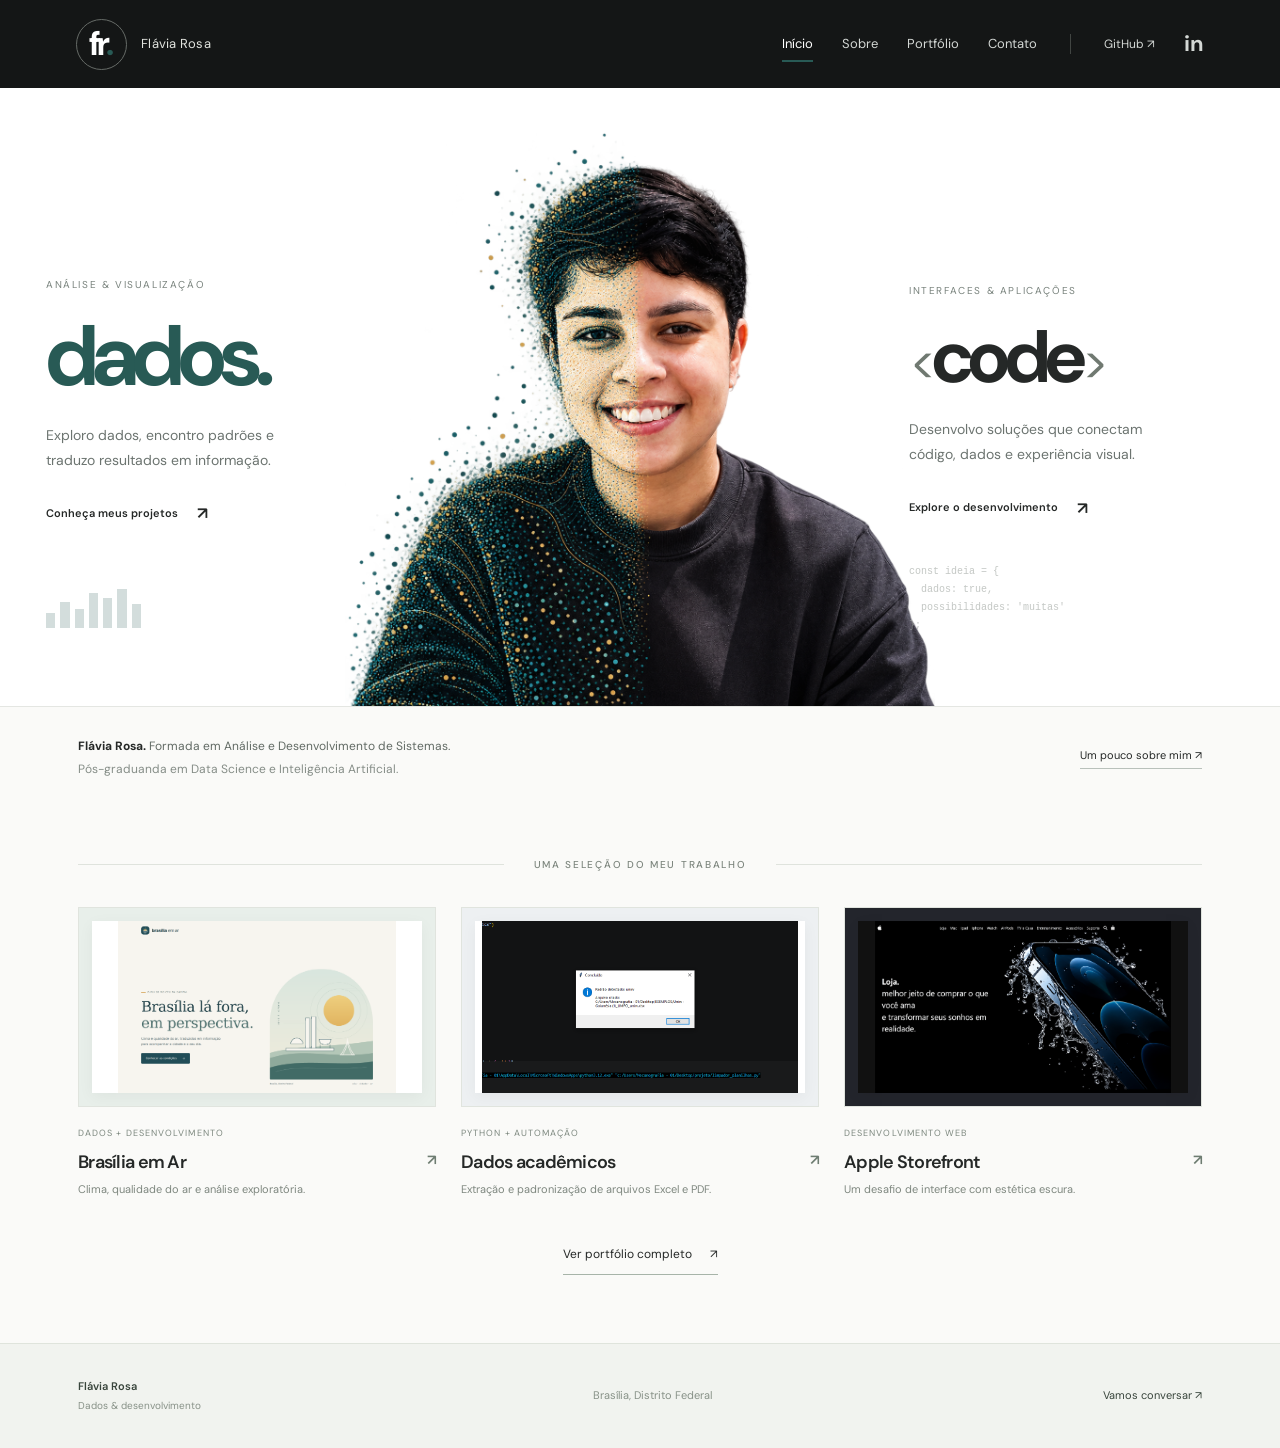
==== commit c572f9e8: "atualizado dia 22-10" ====
--- a/index.html
+++ b/index.html
@@ -1,108 +1,2 @@
 <!doctype html>
-<html lang="pt-BR">
-<head>
-  <meta charset="UTF-8">
-  <meta name="viewport" content="width=device-width, initial-scale=1.0">
-  <meta name="description" content="Portfólio de Flávia Rosa — Análise de Dados, Python, Business Intelligence e ETL.">
-  <meta name="theme-color" content="#f5f5f7">
-  <title>Flávia Rosa | Dados, BI & ETL</title>
-  <link rel="preconnect" href="https://fonts.googleapis.com">
-  <link rel="preconnect" href="https://fonts.gstatic.com" crossorigin>
-  <link href="https://fonts.googleapis.com/css2?family=DM+Sans:wght@400;500;600;700&family=DM+Serif+Display:ital@0;1&display=swap" rel="stylesheet">
-  <link rel="stylesheet" href="styles.css">
-  <link rel="stylesheet" href="project-media.css">
-</head>
-<body>
-  <header class="site-header" id="topo">
-    <a class="identity" href="#inicio" aria-label="Início"><span class="identity-dot"></span><strong>Flávia Rosa</strong><small>Dados & BI</small></a>
-    <button class="menu-toggle" aria-label="Abrir menu" aria-expanded="false"><span></span><span></span></button>
-    <nav class="main-nav" aria-label="Navegação principal">
-      <a href="#curriculo">Currículo</a><i></i><a href="#projetos">Projetos</a><i></i><a href="#contato">Contato</a>
-    </nav>
-  </header>
-
-  <main>
-    <section class="hero" id="inicio">
-      <div class="hero-photo-wrap reveal">
-        <div class="photo-ring"><img src="assets/flavia-rosa.png" alt="Retrato de Flávia Rosa"></div>
-        <span class="floating-tag tag-data">DATA ANALYTICS</span>
-        <span class="floating-tag tag-code">&lt;/&gt; WEB</span>
-      </div>
-      <div class="hero-content reveal">
-        <p class="hello">Olá, eu sou</p>
-        <h1>Flávia<br><em>Rosa.</em></h1>
-        <h2>Analista de Dados Jr <span>|</span> Python <span>|</span> BI <span>|</span> ETL</h2>
-        <p class="intro">Transformo dados em informações e desenvolvo soluções capazes de gerar valor e apoiar decisões. Sou formada em Análise e Desenvolvimento de Sistemas e pós-graduanda em Data Science e Inteligência Artificial.</p>
-        <div class="bubble-nav" aria-label="Acessos rápidos">
-          <a class="bubble bubble-yellow" href="#curriculo"><span>Currículo</span><small>Minha trajetória</small></a>
-          <a class="bubble bubble-red" href="#projetos"><span>Projetos</span><small>Veja meu trabalho</small></a>
-          <a class="bubble bubble-blue" href="#contato"><span>Contato</span><small>Vamos conversar</small></a>
-        </div>
-      </div>
-      <a class="scroll-cue" href="#curriculo">Conheça meu trabalho <b>↓</b></a>
-    </section>
-
-    <section class="resume section" id="curriculo">
-      <div class="section-top reveal">
-        <div><span class="kicker">01 — Minha trajetória</span><h2>Currículo</h2></div>
-        <a class="outline-button" href="assets/Curriculo_Flavia_Rosa.pdf" target="_blank">Abrir currículo em PDF ↗</a>
-      </div>
-
-      <div class="resume-block reveal">
-        <div class="resume-label"><span>Experiência</span><h3>Experiência<br>Profissional</h3></div>
-        <div class="resume-list">
-          <article class="resume-item"><div class="date">Atual</div><div><h4>Web Designer & Editoração</h4><a href="#">Centro Educacional Único</a><p>Organização visual e desenvolvimento de materiais educacionais digitais, com foco em diagramação, edição de conteúdo e identidade visual.</p><ul><li>Editoração de apostilas</li><li>Criação de layouts modernos</li><li>Revisão e padronização visual</li></ul></div></article>
-          <article class="resume-item"><div class="date">Experiência anterior</div><div><h4>Atendimento e Suporte ao Usuário</h4><a href="#">Central IT — Tecnologia em Negócios</a><p>Suporte digital via WhatsApp a beneficiários de programas sociais, com atendimento humanizado, resolução de demandas e agilidade operacional.</p></div></article>
-          <article class="resume-item"><div class="date">Fev 2020 — Ago 2020</div><div><h4>Estagiária</h4><a href="https://www.linkedin.com/company/brbservicos/" target="_blank" rel="noreferrer">BRB Serviços · Meio período</a><p>Atuação presencial em Brasília nas rotinas administrativas, atendimento ao cliente e suporte às operações diárias. A experiência proporcionou conhecimento sobre o funcionamento bancário e fortaleceu competências de comunicação, organização e trabalho em equipe.</p><ul><li>Atendimento ao cliente</li><li>Rotinas administrativas</li><li>Suporte operacional</li></ul></div></article>
-        </div>
-      </div>
-
-      <div class="resume-block education reveal">
-        <div class="resume-label"><span>Formação</span><h3>Formação<br>Acadêmica</h3></div>
-        <div class="resume-list">
-          <article class="resume-item"><div class="date">Em andamento</div><div><h4>Pós-Graduação em Data Science e Inteligência Artificial</h4><a href="#">SENAC-DF</a><p>Aprofundamento em análise de dados, inteligência artificial, visualização e apoio à tomada de decisão.</p></div></article>
-          <article class="resume-item"><div class="date">Concluída</div><div><h4>Análise e Desenvolvimento de Sistemas</h4><a href="#">Graduação Tecnológica</a><p>Formação em desenvolvimento de sistemas, banco de dados, engenharia de software e aplicações web.</p></div></article>
-        </div>
-      </div>
-
-      <div class="skills reveal">
-        <div><span class="kicker">Competências técnicas</span><h3>Ferramentas que fazem<br>parte da minha rotina.</h3></div>
-        <div class="skill-cloud"><span>Python</span><span>SQL</span><span>Power BI</span><span>PHP</span><span>MySQL</span><span>Pandas</span><span>JavaScript</span><span>HTML5</span><span>CSS3</span><span>Matplotlib</span><span>Jupyter</span><span>Git & GitHub</span></div>
-      </div>
-    </section>
-
-    <section class="projects section" id="projetos">
-      <div class="section-top reveal"><div><span class="kicker">02 — Projetos em destaque</span><h2>Projetos</h2></div><a class="outline-button dark" href="https://github.com/Rflavia" target="_blank" rel="noreferrer">Ver todos no GitHub ↗</a></div>
-
-      <article class="project project-etl reveal">
-        <div class="project-copy"><span class="project-number">01</span><h3 class="long-project-title">Sistema Inteligente de Extração e Padronização de Dados Acadêmicos</h3><p>Solução desenvolvida para uma necessidade profissional real, capaz de identificar automaticamente diferentes modelos de arquivos Excel e PDF, extrair informações relevantes com Regex e OCR, padronizar dados e gerar planilhas organizadas. O sistema automatizou tarefas anteriormente manuais, aumentando a produtividade e reduzindo erros.</p><div class="project-tags"><span>Python</span><span>Pandas</span><span>OCR</span><span>Regex</span><span>OpenPyXL</span><span>Tkinter</span></div><a href="https://github.com/Rflavia/etl-admissoes-universitarias" target="_blank" rel="noreferrer">Explorar projeto no GitHub ↗</a></div>
-        <div class="project-visual etl-ui project-shot"><img src="https://raw.githubusercontent.com/Rflavia/etl-admissoes-universitarias/main/exemplos/execucao_programa.png" alt="Sistema inteligente de extração e padronização de dados acadêmicos" loading="lazy"></div>
-      </article>
-
-      <article class="project project-clinic reveal">
-        <div class="project-copy"><span class="project-number">02</span><h3>Sistema de<br>Controle Clínico</h3><p>Sistema web completo para médicos, pacientes, consultas e funcionários. Inclui autenticação, controle de sessão, CRUD, banco de dados integrado e interface responsiva com dark mode e glassmorphism.</p><div class="project-tags"><span>PHP</span><span>MySQL</span><span>Bootstrap</span><span>JavaScript</span></div><a href="https://github.com/Rflavia/clinica-banco-de-dados-SQL" target="_blank" rel="noreferrer">Explorar projeto no GitHub ↗</a></div>
-        <div class="project-visual clinic-ui project-shot"><img src="https://raw.githubusercontent.com/Rflavia/clinica-banco-de-dados-SQL/main/portifolio.png" alt="Telas do sistema de controle clínico" loading="lazy"></div>
-      </article>
-
-      <article class="project project-roads reveal">
-        <div class="project-copy"><span class="project-number">03</span><h3>Acidentes no Brasil<br>— 2025</h3><p>Análise de dados públicos da PRF com tratamento e exploração em Python, gráficos automatizados e dashboard no Power BI. O estudo compara estados, causas, regiões e perfis das vítimas.</p><div class="project-tags"><span>Python</span><span>Pandas</span><span>Matplotlib</span><span>Power BI</span></div><a href="https://github.com/Rflavia/analise-dados-python-powerbi" target="_blank" rel="noreferrer">Explorar projeto no GitHub ↗</a></div>
-        <div class="project-visual roads-ui project-shot"><img src="https://raw.githubusercontent.com/Rflavia/analise-dados-python-powerbi/main/dashboard.png" alt="Dashboard da análise de acidentes no Brasil" loading="lazy"></div>
-      </article>
-    </section>
-
-    <section class="contact section" id="contato">
-      <div class="contact-copy reveal"><span class="kicker">03 — Contato</span><h2>Contato</h2><p>Estou em busca da minha primeira oportunidade nas áreas de Dados, Business Intelligence e ETL.</p><a class="email-primary" href="mailto:rflavia279@gmail.com">rflavia279@gmail.com <span>↗</span></a></div>
-      <div class="contact-panel reveal">
-        <a class="contact-card" href="mailto:rflavia279@gmail.com"><small>E-mail</small><strong>rflavia279@gmail.com</strong><span>Enviar e-mail ↗</span></a>
-        <a class="contact-card" href="tel:+5561984094021"><small>Telefone</small><strong>(61) 98409-4021</strong><span>Ligar agora ↗</span></a>
-        <a class="contact-card" href="https://www.linkedin.com/in/fl%C3%A1via-rosa-8301781b6/" target="_blank" rel="noreferrer"><small>Perfil profissional</small><strong>LinkedIn</strong><span>Acessar perfil ↗</span></a>
-        <a class="contact-card" href="https://github.com/Rflavia" target="_blank" rel="noreferrer"><small>Projetos e código</small><strong>GitHub</strong><span>Ver repositórios ↗</span></a>
-        <a class="contact-card contact-card-wide" href="assets/Curriculo_Flavia_Rosa.pdf" target="_blank"><small>Documento profissional</small><strong>Meu currículo</strong><span>Abrir PDF ↗</span></a>
-      </div>
-    </section>
-  </main>
-
-  <footer><div><strong>Flávia Rosa</strong><span>Brasília — DF</span></div><p>Analista de Dados Jr | Python | BI | ETL</p><a href="#topo">Voltar ao topo ↑</a></footer>
-  <script src="script.js"></script>
-</body>
-</html>
+<html lang="pt-BR"><head><meta charset="utf-8"><meta name="viewport" content="width=device-width,initial-scale=1"><meta name="description" content="Flávia Rosa — dados, desenvolvimento e visualização. Conheça meus projetos e minha trajetória."><meta name="theme-color" content="#141616"><title>Dados & code · Flávia Rosa</title><link rel="preconnect" href="https://fonts.googleapis.com"><link rel="preconnect" href="https://fonts.gstatic.com" crossorigin><link href="https://fonts.googleapis.com/css2?family=DM+Sans:wght@400;500;600;700&family=DM+Serif+Display:ital@0;1&display=swap" rel="stylesheet"><link rel="stylesheet" href="styles.css"><link rel="stylesheet" href="project-media.css"><link rel="stylesheet" href="preview.css"></head><body class="home-page"><a class="skip" href="#conteudo">Pular para o conteúdo</a><header class="new-header"><div class="header-inner"><a class="wordmark" href="index.html" aria-label="Flávia Rosa, início"><span class="monogram">fr<span>.</span></span><span class="wordmark-name">Flávia Rosa</span></a><button class="new-menu" aria-label="Abrir menu" aria-expanded="false" aria-controls="navigation">Menu <span>☰</span></button><nav id="navigation" aria-label="Navegação principal"><a href="index.html" aria-current="page">Início</a><a href="sobre.html">Sobre</a><a href="portfolio.html">Portfólio</a><a href="contato.html">Contato</a><span class="nav-separator"></span><a class="social" href="https://github.com/Rflavia" target="_blank" rel="noreferrer" aria-label="GitHub de Flávia Rosa">GitHub ↗</a><a class="social linkedin" href="https://www.linkedin.com/in/fl%C3%A1via-rosa-8301781b6/" target="_blank" rel="noreferrer" aria-label="LinkedIn de Flávia Rosa">in</a></nav></div></header><main id="conteudo"><section class="split-hero" aria-labelledby="hero-title"><h1 id="hero-title" class="sr-only">Flávia Rosa. Dados e desenvolvimento.</h1><div class="split-inner" data-portrait-mode="split"><a class="hero-side data-side" href="portfolio.html?area=dados"><span class="side-eyebrow">Análise & visualização</span><h2>dados<span class="title-dot">.</span></h2><p>Exploro dados, encontro padrões e traduzo resultados em informação.</p><span class="side-link">Conheça meus projetos <span>↗</span></span><div class="tiny-bars" aria-hidden="true"><i></i><i></i><i></i><i></i><i></i><i></i><i></i></div></a><div class="portrait-stage"><div class="portrait-layers"><img class="split-portrait portrait-base" src="assets/flavia-dados.png" width="1254" height="1254" alt="Retrato de Flávia Rosa: uma metade fotográfica e outra formada por pontos e linhas em verde e dourado."><img class="split-portrait portrait-art" src="assets/flavia-dados-completa.png" width="1254" height="1254" alt="" aria-hidden="true"><img class="split-portrait portrait-natural" src="assets/flavia-natural.png" width="1254" height="1254" alt="" aria-hidden="true"></div></div><a class="hero-side code-side" href="portfolio.html?area=code"><span class="side-eyebrow">Interfaces & aplicações</span><h2><span class="bracket">&lt;</span>code<span class="bracket">&gt;</span></h2><p>Desenvolvo soluções que conectam código, dados e experiência visual.</p><span class="side-link">Explore o desenvolvimento <span>↗</span></span><span class="code-decoration" aria-hidden="true">const ideia = {<br>&nbsp; dados: true,<br>&nbsp; possibilidades: 'muitas'<br>};</span></a></div><div class="portrait-controls" role="group" aria-label="Visualizar retrato"><span>Explore os dois lados</span><button type="button" data-portrait-choice="split" aria-pressed="true">Dividido</button><button type="button" data-portrait-choice="dados" aria-pressed="false">Dados</button><button type="button" data-portrait-choice="code" aria-pressed="false">Code</button></div></section><section class="intro-strip"><p><strong>Flávia Rosa.</strong> Formada em Análise e Desenvolvimento de Sistemas.<br><span>Pós-graduanda em Data Science e Inteligência Artificial.</span></p><a href="sobre.html">Um pouco sobre mim ↗</a></section><section class="selected-work"><div class="eyebrow-rule"><span></span><h2>Uma seleção do meu trabalho</h2><span></span></div><div class="work-grid"><a class="work-card" href="portfolio.html#brasilia"><div class="work-image work-brasilia"><img src="assets/previews/brasilia.png" width="1440" height="890" alt="Página inicial do Brasília em Ar" loading="lazy"></div><span class="work-type">Dados + desenvolvimento</span><h3>Brasília em Ar <span>↗</span></h3><p>Clima, qualidade do ar e análise exploratória.</p></a><a class="work-card" href="portfolio.html#etl"><div class="work-image work-etl"><img src="assets/previews/etl.png" alt="Aplicação de extração de dados acadêmicos" loading="lazy"></div><span class="work-type">Python + automação</span><h3>Dados acadêmicos <span>↗</span></h3><p>Extração e padronização de arquivos Excel e PDF.</p></a><a class="work-card" href="portfolio.html#apple"><div class="work-image work-apple"><img src="assets/previews/apple.png" alt="Site Apple Storefront" loading="lazy"></div><span class="work-type">Desenvolvimento web</span><h3>Apple Storefront <span>↗</span></h3><p>Um desafio de interface com estética escura.</p></a></div><a class="all-work" href="portfolio.html">Ver portfólio completo <span>↗</span></a></section></main><footer class="new-footer"><a href="index.html">Flávia Rosa<span>Dados & desenvolvimento</span></a><p>Brasília, Distrito Federal</p><a href="https://wa.me/5561984094021?text=Ol%C3%A1%2C%20Fl%C3%A1via%21%20Vi%20seu%20portf%C3%B3lio%20e%20gostaria%20de%20conversar." target="_blank" rel="noreferrer" aria-label="Conversar com Flávia no WhatsApp">Vamos conversar ↗</a></footer><script src="preview.js"></script></body></html>
--- a/preview.css
+++ b/preview.css
@@ -0,0 +1,43 @@
+:root{--paper:#fafaf8;--lavender:#fafaf8;--ink:#252827;--teal:#285a55;--purple:#285a55;--line:rgba(37,40,39,.18)}
+body{background:var(--paper);font-family:'DM Sans',Arial,sans-serif;-webkit-font-smoothing:antialiased}
+[hidden]{display:none!important}a,button{-webkit-tap-highlight-color:transparent}a:focus-visible,button:focus-visible{outline:3px solid var(--teal);outline-offset:6px}button{font:inherit}img{max-width:100%}.reveal{opacity:1;transform:none}.sr-only{position:absolute;width:1px;height:1px;padding:0;margin:-1px;overflow:hidden;clip:rect(0,0,0,0);white-space:nowrap;border:0}.skip{position:fixed;z-index:200;top:10px;left:10px;transform:translateY(-150%);background:white;padding:12px}.skip:focus{transform:none}
+.new-header{height:88px;background:#141616;color:#fff;position:relative;z-index:30}.header-inner{max-width:1200px;height:100%;margin:auto;display:flex;justify-content:space-between;align-items:center;padding:0 36px}.wordmark{display:flex;align-items:center;gap:14px;text-decoration:none}.monogram{font-size:34px;font-weight:700;letter-spacing:-4px;line-height:1;border:1px solid #666b67;border-radius:50%;width:51px;height:51px;display:flex;align-items:center;justify-content:center;padding-right:5px}.monogram>span{color:var(--teal)}.wordmark-name{font-size:13px;color:#e2e4df;letter-spacing:.02em}.new-header nav{display:flex;align-items:center;gap:29px}.new-header nav>a{font-size:13px;text-decoration:none;color:#d4d8d5;position:relative;padding:8px 0}.new-header nav>a:hover,.new-header nav>a[aria-current]{color:#fff}.new-header nav>a[aria-current]:after{content:'';height:2px;position:absolute;left:0;right:0;bottom:0;background:var(--teal)}.nav-separator{width:1px;height:20px;background:#414542;margin:0 4px}.new-header nav .social{font-size:12px}.new-header nav .linkedin{font-size:22px;font-weight:700}.new-menu{display:none}
+.split-hero{background:#fff;overflow:hidden;border-bottom:1px solid #e4e6e2}.split-inner{max-width:1240px;margin:auto;display:grid;grid-template-columns:1fr 500px 1fr;align-items:center;min-height:618px;padding:28px 26px 0;position:relative}.hero-side{position:relative;z-index:2;text-decoration:none;align-self:center;padding-bottom:24px}.hero-side h2{font-size:clamp(64px,6.7vw,94px);letter-spacing:-6px;font-weight:700;line-height:1;margin:18px 0 23px}.data-side h2{color:#285a55}.title-dot{color:var(--teal)}.side-eyebrow{font-size:10px;letter-spacing:.16em;text-transform:uppercase;color:#78827c}.hero-side>p{font-size:14px;line-height:1.8;color:#6c7470;max-width:245px;margin:0}.side-link{display:flex;align-items:center;gap:19px;margin-top:27px;font-size:11px;font-weight:600}.side-link>span{font-size:17px;transition:transform .2s}.hero-side:hover .side-link>span{transform:translate(3px,-3px)}.code-side{padding-left:19px}.code-side h2{font-size:clamp(57px,5.8vw,83px);letter-spacing:-5px}.bracket{font-size:.69em;font-weight:400;vertical-align:6%;color:#707971}.portrait-stage{align-self:end;height:590px;position:relative;z-index:1;display:flex;align-items:flex-end;justify-content:center}.split-portrait{display:block;width:590px;height:590px;max-width:none;object-fit:contain}.tiny-bars{display:flex;align-items:flex-end;gap:5px;position:absolute;bottom:-77px;left:0;width:95px;height:39px;opacity:.2}.tiny-bars i{display:block;flex:1;background:#285a55;height:38%}.tiny-bars i:nth-child(2){height:65%}.tiny-bars i:nth-child(3){height:47%}.tiny-bars i:nth-child(4){height:89%;background:var(--teal)}.tiny-bars i:nth-child(5){height:75%}.tiny-bars i:nth-child(6){height:100%}.tiny-bars i:nth-child(7){height:60%}.code-decoration{position:absolute;top:calc(100% + 18px);font-family:Consolas,monospace;font-size:10px;line-height:1.8;color:#a5aba6;opacity:.65}
+.intro-strip{max-width:1188px;margin:auto;padding:28px 32px;display:flex;justify-content:space-between;align-items:center;gap:25px}.intro-strip p{font-size:12px;line-height:1.9;color:#616a64;margin:0}.intro-strip strong{color:#252827}.intro-strip p>span{color:#858d87}.intro-strip>a{font-size:11px;text-decoration:none;border-bottom:1px solid #b9c1bb;padding-bottom:4px;white-space:nowrap}.selected-work{max-width:1188px;margin:auto;padding:48px 32px 68px}.eyebrow-rule{display:flex;align-items:center;gap:30px;margin-bottom:35px}.eyebrow-rule>span{height:1px;background:#dfe3dd;flex:1}.eyebrow-rule h2{font-size:10px;font-weight:500;letter-spacing:.17em;text-transform:uppercase;text-align:center;margin:0;color:#7d867e}.work-grid{display:grid;grid-template-columns:repeat(3,1fr);gap:25px}.work-card{display:block;text-decoration:none}.work-image{height:200px;border:1px solid #e0e4de;display:flex;align-items:center;justify-content:center;overflow:hidden;padding:13px;background:#edf1eb;transition:transform .25s,box-shadow .25s}.work-image img{width:100%;height:100%;object-fit:contain;box-shadow:0 4px 15px #0000000c;background:white}.work-brasilia{background:#e8efea}.work-etl{background:#edf0f2}.work-apple{background:#23252c}.work-apple img{background:#111}.work-card:hover .work-image{transform:translateY(-5px);box-shadow:0 12px 25px #1731260c}.work-type{display:block;margin-top:20px;font-size:9px;text-transform:uppercase;letter-spacing:.12em;color:#7d887f}.work-card h3{font-size:18px;letter-spacing:-.04em;font-weight:600;margin:8px 0 4px;display:flex;justify-content:space-between;gap:10px}.work-card h3>span{font-size:15px;color:#6e7d72}.work-card p{font-size:11px;color:#7e877f;margin:0}.all-work{display:flex;align-items:center;justify-content:center;gap:18px;width:max-content;margin:37px auto 0;padding:10px 0;border-bottom:1px solid #a7b4a9;font-size:12px;text-decoration:none}
+.new-footer{background:#f1f3ef;color:#38443b;min-height:105px;padding:25px max(32px,calc((100vw - 1124px)/2));gap:25px;border-top:1px solid #dfe4dc;font-size:11px}.new-footer>a{font-weight:600}.new-footer>a>span{display:block;font-size:10px;color:#879187;font-weight:400;margin-top:3px}.new-footer p{color:#879187;font-size:11px}.new-footer a:last-child{font-weight:400}
+.page-lead{max-width:1188px;margin:auto;padding:70px 32px 55px}.page-kicker{font-size:11px;text-transform:uppercase;letter-spacing:.14em;color:#78877c}.page-lead h1{font-family:'DM Serif Display',Georgia,serif;font-size:clamp(50px,7vw,86px);line-height:1.1;letter-spacing:-.045em;font-weight:400;margin:20px 0}.page-lead h1>span{color:var(--teal)}.page-lead p{max-width:550px;font-size:16px;color:#718074}.resume{padding-top:35px}.resume .section-top{margin-bottom:60px}.resume .section-top h2{font-size:60px}.resume-label h3{font-size:35px}.resume-item a,.institution{color:#285a55;font-size:13px}.skills{background:#263d36;border-color:#263d36}.skills .kicker{color:#c3d0c4}.contact{min-height:calc(100vh - 193px);padding-top:95px;background:#fafaf8}.contact-copy h2{color:#263d36}.contact-card{border-color:#d4dbd3}.contact-card-wide{background:#263d36}.email-primary{color:#263d36;border-color:var(--teal)}
+.portfolio-page{padding-top:75px}.portfolio-page .section-top{margin-bottom:45px}.portfolio-page h1{font-family:'DM Serif Display',Georgia,serif;font-size:clamp(62px,8vw,104px);font-weight:400;letter-spacing:-.045em;line-height:1;margin:18px 0 20px}.portfolio-page h1>span{color:var(--teal)}.portfolio-intro{font-size:15px;color:#bdbdc7;line-height:1.85;margin:0}.project-filters{display:flex;align-items:center;flex-wrap:wrap;gap:12px;max-width:1320px;margin:0 auto 65px}.project-filters button{font-size:12px;padding:10px 17px;border:1px solid #55565b;border-radius:30px;background:none;color:#c3c4cc;cursor:pointer}.project-filters button[aria-pressed=true]{background:#e9eeea;color:#1a2924;border-color:#e9eeea}.project-filters button>span{font-size:10px;margin-left:10px;opacity:.6}.filter-count{margin-left:auto;font-size:11px;color:#93979b}.project{scroll-margin-top:30px}.project-brasilia .project-visual{background:#b9c9bc}.apple-ui{background:#444a59}.project-visual img{max-height:550px;width:auto;object-fit:contain}.project-copy .live-project{margin-top:15px;font-size:12px;color:#ccd7ce;border-bottom-color:#6e7f74}.portfolio-end{border-top:1px solid #47494e;max-width:1320px;margin:auto;padding-top:30px;display:flex;justify-content:space-between;gap:20px;align-items:center}.portfolio-end p{color:#b5bbb6;font-size:15px}.portfolio-end a{font-size:14px;text-underline-offset:6px}
+@media(min-width:1500px){.split-inner{max-width:1300px;grid-template-columns:1fr 570px 1fr;min-height:665px}.portrait-stage{height:637px}.split-portrait{width:637px;height:637px}}
+@media(max-width:1080px){.split-inner{grid-template-columns:1fr 420px 1fr;padding:28px 32px 0;min-height:560px}.portrait-stage{height:500px}.split-portrait{height:500px;width:500px}.hero-side h2{font-size:72px}.code-side h2{font-size:60px}.hero-side p{font-size:12px}.side-eyebrow{font-size:8px;letter-spacing:.08em}.side-link{font-size:10px;gap:9px}.wordmark-name{display:none}.new-header nav{gap:24px}.work-image{height:170px}}
+@media(max-width:800px){.header-inner{padding:0 24px}.new-header nav{gap:20px}.new-header nav .social{display:none}.nav-separator{display:none}.split-inner{grid-template-columns:1fr 1fr;gap:0 18px;min-height:0;padding:45px 30px 0}.portrait-stage{grid-column:1/-1;grid-row:2;justify-self:center;width:100%;height:470px;margin-top:5px}.split-portrait{width:470px;height:470px}.hero-side{grid-row:1;align-self:start;padding:0;max-width:290px}.code-side{padding:0;justify-self:end;text-align:right}.hero-side h2{font-size:76px;margin:12px 0 16px}.code-side h2{font-size:66px}.hero-side p{font-size:12px;max-width:240px}.code-side p{margin-left:auto}.code-side .side-link{justify-content:flex-end}.side-link{margin-top:18px}.tiny-bars,.code-decoration{display:none}.side-eyebrow{font-size:9px}.intro-strip{padding:25px 30px}.intro-strip>a{font-size:10px}.selected-work{padding:30px 30px 45px}.work-grid{gap:16px}.work-image{height:155px;padding:10px}.work-card h3{font-size:15px}.work-card p{font-size:10px}.work-type{font-size:8px}.new-footer{padding:25px 30px}.portfolio-page .project h3{font-size:48px}.portfolio-page .project{grid-template-columns:1fr;gap:25px}.portfolio-page .project .project-copy{order:0}.portfolio-page .project-copy>a{margin-top:20px}.portfolio-page .project-visual{min-height:320px}.portfolio-page .section-top{align-items:start}.portfolio-page .section-top>.outline-button{white-space:nowrap}.page-lead{padding-top:50px}.contact{padding-top:60px}}
+@media(max-width:520px){.new-header{height:74px}.monogram{height:43px;width:43px;font-size:28px}.wordmark-name{display:block;font-size:12px}.new-menu{display:flex;align-items:center;gap:12px;color:#e6e9e4;font-size:12px;background:none;border:1px solid #555e56;border-radius:3px;padding:8px 11px}.new-menu>span{font-size:14px}.new-header nav{display:none;position:absolute;top:74px;left:0;right:0;padding:18px 25px;background:#141616;border-top:1px solid #3c443d;align-items:start}.new-header nav.is-open{display:flex;flex-direction:column;gap:10px}.new-header nav>a{padding:10px 0}.split-inner{padding:34px 20px 0;gap:0 14px}.side-eyebrow{font-size:7px;letter-spacing:.06em}.hero-side h2{font-size:60px;letter-spacing:-4px;margin:13px 0 16px}.code-side h2{font-size:49px;letter-spacing:-3px;margin-top:20px}.hero-side p{font-size:11px;line-height:1.75;max-width:170px}.side-link{font-size:9px;gap:4px;margin-top:15px}.side-link>span{font-size:14px}.portrait-stage{height:350px;margin-top:14px}.split-portrait{width:350px;height:350px}.intro-strip{display:block;padding:23px 22px}.intro-strip p{font-size:10px;line-height:1.85}.intro-strip>a{display:inline-block;margin-top:16px}.selected-work{padding:22px 22px 42px}.eyebrow-rule{gap:14px;margin-bottom:25px}.eyebrow-rule h2{font-size:8px;letter-spacing:.1em;white-space:nowrap}.work-grid{grid-template-columns:1fr;gap:30px}.work-image{height:210px;padding:15px}.work-card h3{font-size:19px}.work-card p{font-size:12px}.work-type{font-size:9px;margin-top:14px}.new-footer{align-items:flex-start;text-align:left;gap:10px;padding:24px 22px}.new-footer>a:last-child{margin-top:5px}.page-lead{padding:42px 24px 30px}.page-lead p{font-size:14px}.resume .section-top h2{font-size:51px}.portfolio-page{padding-top:46px}.portfolio-page .section-top{margin-bottom:32px}.portfolio-page h1{font-size:64px}.portfolio-intro{font-size:13px}.project-filters{gap:8px;margin-bottom:38px}.project-filters button{padding:8px 10px;font-size:10px}.filter-count{width:100%;margin:8px 0 0}.portfolio-page .project h3{font-size:43px}.portfolio-page .project h3.long-project-title{font-size:35px}.project-visual img{max-height:380px}.portfolio-end{align-items:start;flex-direction:column;gap:0}.portfolio-end p{font-size:13px}.contact .email-primary{font-size:17px}}
+@media(max-width:360px){.wordmark-name{font-size:11px}.hero-side h2{font-size:52px}.code-side h2{font-size:44px}.side-eyebrow{font-size:6px}.side-link{font-size:8px}.portrait-stage{height:310px}.split-portrait{width:310px;height:310px}.hero-side p{font-size:10px}}
+@media(prefers-reduced-motion:reduce){html{scroll-behavior:auto}*,*::before,*::after{transition:none!important;animation:none!important}}
+.portrait-layers{position:relative;width:590px;height:590px;flex:none;pointer-events:none}
+.portrait-layers .split-portrait{position:absolute;inset:0;width:100%;height:100%;transition:opacity .42s ease}
+.portrait-art,.portrait-natural{opacity:0}
+[data-portrait-mode="dados"] .portrait-art,[data-portrait-mode="code"] .portrait-natural{opacity:1}
+[data-portrait-mode="dados"] .portrait-base,[data-portrait-mode="code"] .portrait-base{opacity:0}
+.portrait-controls{display:none}
+.portfolio-list{display:flow-root}
+@media(min-width:1500px){.portrait-layers{width:637px;height:637px}}
+@media(max-width:1080px){.portrait-layers{width:500px;height:500px}}
+@media(max-width:800px){.portrait-layers{width:470px;height:470px}}
+@media(max-width:520px){.portrait-layers{width:350px;height:350px}}
+@media(max-width:360px){.portrait-layers{width:310px;height:310px}}
+@media(hover:none),(pointer:coarse),(max-width:800px){.portrait-controls{display:flex;flex-wrap:wrap;align-items:center;justify-content:center;gap:8px;padding:18px 15px 20px;background:#fff}.portrait-controls>span{font-size:10px;color:#778078;flex-basis:100%;text-align:center;margin-bottom:4px}.portrait-controls>button{background:white;color:#536358;border:1px solid #c8d1c7;border-radius:30px;font-size:11px;padding:8px 14px;cursor:pointer}.portrait-controls>button[aria-pressed=true]{background:#285a55;color:white;border-color:#285a55}}
+@media(prefers-reduced-motion:reduce){.portrait-layers .split-portrait{transition:none}}
+
+/* Verde de assinatura: pontos, navegação e Contato. */
+.monogram>span,.title-dot{color:var(--teal)}
+.contact-page .contact-copy h2{color:var(--teal)}
+.contact-page .email-primary{color:var(--ink);border-color:var(--teal)}
+.contact-page .email-primary>span{color:var(--teal)}
+.contact-page .contact-card{color:var(--ink);border-color:#d4ded9}
+.contact-page .contact-card:hover{border-color:var(--teal);box-shadow:0 14px 30px rgba(40,90,85,.12)}
+.contact-page .contact-card>small{color:#687c73}
+.contact-page .contact-card>span{color:var(--teal)}
+.contact-page .contact-card-wide{background:var(--teal);color:#fff;border-color:var(--teal)}
+.contact-page .contact-card-wide>small,.contact-page .contact-card-wide>span{color:#e0eee7}
+.contact-page .new-footer{background:#f1f3ef;border-top-color:#dfe4dc;color:#38443b}
+.contact-page .new-footer p,.contact-page .new-footer>a>span{color:#6e7f73}
